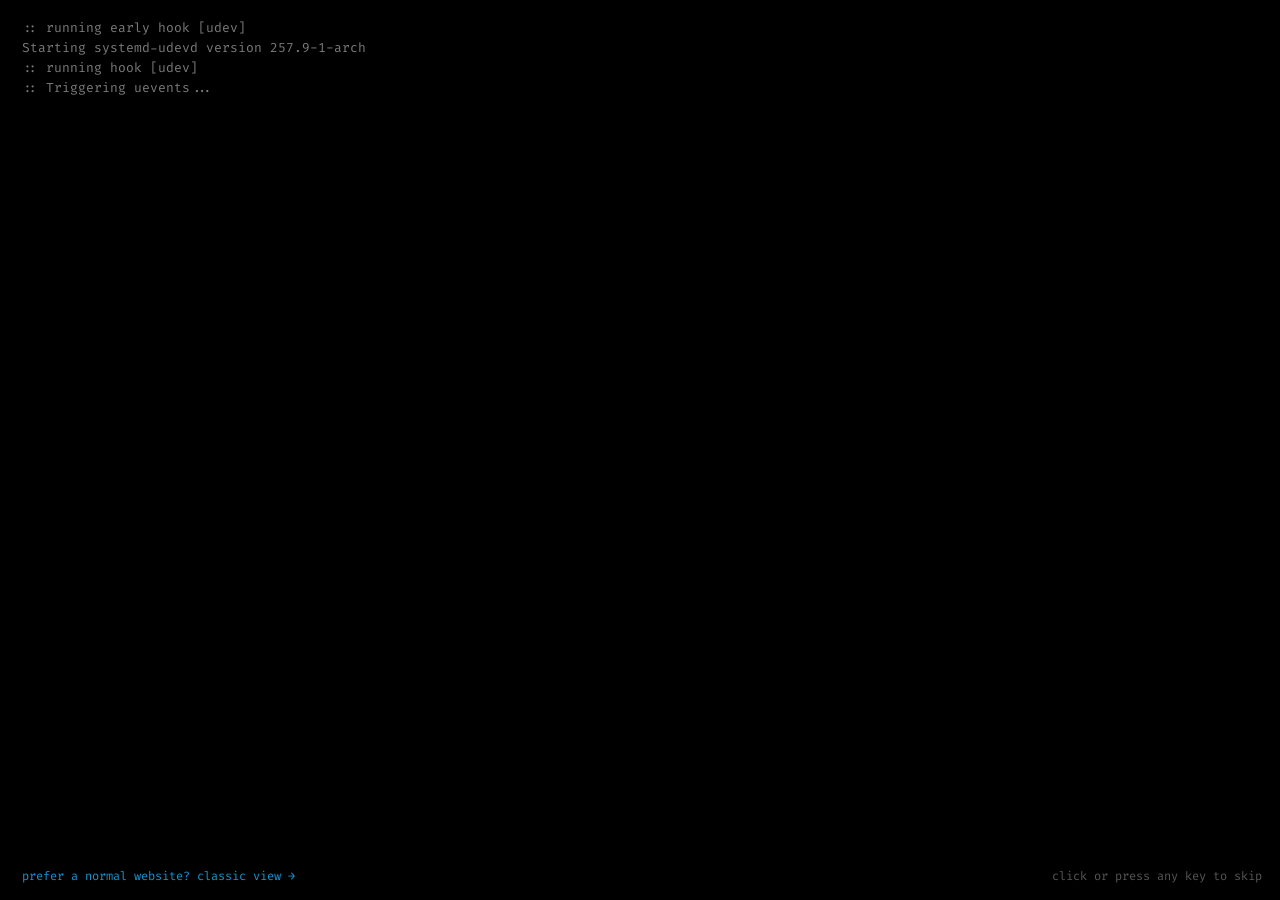
==== index.html @ 1db4815c "Lengthen the Arch boot screen with stalled start jobs Adds more boot lines, short pauses and systemd" ====
<!doctype html>
<html lang="en">
<head>
<meta charset="utf-8">
<meta name="viewport" content="width=device-width, initial-scale=1">
<title>Viraj Sanghavi | AI/ML Engineer</title>
<meta name="description" content="Viraj Sanghavi - AI/ML engineer building fraud detection, edge ML, and business automation systems, and Federated Learning research. Third-year CE student at DJ Sanghavi College of Engineering.">
<meta property="og:type" content="website">
<meta property="og:title" content="Viraj Sanghavi | AI/ML Engineer">
<meta property="og:description" content="AI/ML engineer building fraud detection, edge ML, and business automation systems, and Federated Learning research.">
<meta property="og:image" content="https://viraj-sanghavi.onrender.com/Images/og-card.png">
<meta property="og:image:width" content="1200">
<meta property="og:image:height" content="630">
<meta property="og:image:alt" content="Viraj Sanghavi: Graph ML, Edge ML, Federated Learning, Automation">
<meta property="og:url" content="https://viraj-sanghavi.onrender.com">
<meta name="twitter:card" content="summary_large_image">
<meta name="twitter:title" content="Viraj Sanghavi | AI/ML Engineer">
<meta name="twitter:description" content="AI/ML engineer building fraud detection, edge ML, and business automation systems, and Federated Learning research.">
<meta name="twitter:image" content="https://viraj-sanghavi.onrender.com/Images/og-card.png">
<link rel="icon" type="image/png" href="Images/Favicon.png">
<link href="https://fonts.googleapis.com/css2?family=Cormorant+Garamond:wght@600&family=DM+Sans:wght@400;500;600&family=Fira+Code:wght@400;500&display=swap" rel="stylesheet">
<style>
:root{
  --bg:#06051a; --surface:#0d0b26; --card:#13112f; --border:rgba(255,255,255,.08);
  --accent:#c4225e; --accent2:#e0397f; --cyan:#1c8fa0;
  --text:#f1f5f9; --muted:#94a3b8; --glass:rgba(13,11,38,.62);
}
*{box-sizing:border-box;margin:0;padding:0}
html,body{height:100%;overflow:hidden}
body{font-family:'DM Sans',sans-serif;color:var(--text);background:var(--bg);user-select:none}
.mono{font-family:'Fira Code',monospace}

/* wallpaper */
.desktop{position:fixed;inset:0 0 52px 0;
  background:
   radial-gradient(900px 600px at 85% 5%, rgba(196,34,94,.28), transparent 60%),
   radial-gradient(800px 600px at 5% 95%, rgba(28,143,160,.22), transparent 60%),
   var(--bg)}
.desktop::before{content:"";position:absolute;inset:0;
  background-image:radial-gradient(rgba(255,255,255,.07) 1px, transparent 1px);background-size:28px 28px}
.wall-name{position:absolute;right:48px;bottom:40px;text-align:right;pointer-events:none}
.wall-name h1{font-family:'Cormorant Garamond',serif;font-size:72px;line-height:1;
  background:linear-gradient(90deg,var(--text),var(--accent2));-webkit-background-clip:text;background-clip:text;color:transparent}
.wall-name p{color:var(--muted);font-size:14px;margin-top:8px}

/* icons */
.icons{position:absolute;top:20px;left:16px;display:grid;grid-auto-flow:column;grid-template-rows:repeat(auto-fill,96px);gap:6px;height:calc(100% - 40px)}
.icon{width:86px;padding:8px 4px;border-radius:8px;text-align:center;cursor:default;border:1px solid transparent}
.icon:hover{background:rgba(255,255,255,.06)}
.icon.sel{background:rgba(196,34,94,.18);border-color:rgba(224,57,127,.4)}
.icon .g{font-size:34px;line-height:44px}
.icon span{display:block;font-size:12px;text-shadow:0 1px 3px #000}

/* windows */
.win{position:absolute;min-width:320px;background:var(--glass);backdrop-filter:blur(22px) saturate(1.3);
  border:1px solid var(--border);border-radius:12px;box-shadow:0 24px 60px rgba(0,0,0,.55);overflow:hidden;display:flex;flex-direction:column}
.win.focus{border-color:rgba(224,57,127,.35)}
.win.min{display:none}
.bar{height:38px;display:flex;align-items:center;gap:10px;padding:0 6px 0 14px;cursor:move;font-size:13px;color:var(--muted);flex:none}
.bar b{color:var(--text);font-weight:500}
.bar .sp{flex:1}
.bar button{width:34px;height:28px;border:0;background:none;color:var(--muted);border-radius:6px;font-size:14px;cursor:pointer}
.bar button:hover{background:rgba(255,255,255,.08);color:var(--text)}
.bar button.x:hover{background:var(--accent);color:#fff}
.body{flex:1;overflow:auto;background:rgba(6,5,26,.55)}

/* explorer */
.ex{display:grid;grid-template-columns:180px 1fr;height:100%}
.ex nav{border-right:1px solid var(--border);padding:10px 8px;font-size:13px}
.ex nav h6{font-size:10px;letter-spacing:.12em;color:var(--muted);margin:12px 8px 6px;font-weight:600}
.ex nav a{display:flex;gap:8px;padding:6px 8px;border-radius:6px;color:var(--text);cursor:pointer}
.ex nav a:hover{background:rgba(255,255,255,.06)}
.ex nav a.on{background:rgba(196,34,94,.2)}
.ex main{padding:14px 18px;overflow:auto}
.crumb{display:flex;gap:8px;align-items:center;margin-bottom:14px}
.crumb .path{flex:1;background:rgba(255,255,255,.05);border:1px solid var(--border);border-radius:6px;padding:6px 10px;font-size:12px;color:var(--muted)}
.crumb input{width:200px;background:rgba(255,255,255,.05);border:1px solid var(--border);border-radius:6px;padding:6px 10px;color:var(--text);font:inherit;font-size:12px;outline:none}
.grid{display:grid;grid-template-columns:repeat(auto-fill,minmax(150px,1fr));gap:10px}
.tile{padding:14px;border-radius:10px;background:rgba(255,255,255,.03);border:1px solid var(--border);cursor:pointer}
.tile:hover{border-color:var(--accent)}
.tile .g{font-size:28px}
.tile h5{font-size:13px;margin-top:8px;font-weight:600}
.tile p{font-size:11px;color:var(--muted);margin-top:3px}
.detail h3{font-family:'Cormorant Garamond',serif;font-size:30px}
.detail .tag{font-size:11px;color:var(--cyan);letter-spacing:.08em;text-transform:uppercase}
.detail p{font-size:13.5px;color:#cbd5e1;line-height:1.6;margin:10px 0}
.metrics{display:flex;gap:10px;margin:14px 0}
.metric{flex:1;padding:12px;border:1px solid var(--border);border-radius:8px;background:rgba(255,255,255,.03)}
.metric .v{font-size:20px;font-weight:600;color:var(--accent2)}
.metric .k{font-size:11px;color:var(--muted)}
.back{font-size:12px;color:var(--muted);cursor:pointer;margin-bottom:8px;display:inline-block}
.back:hover{color:var(--text)}
.chip{display:inline-block;font-size:11px;padding:3px 9px;border-radius:99px;border:1px solid var(--border);margin:2px;color:var(--muted)}

/* notepad / terminal */
.np{padding:16px 18px;font-size:13px;line-height:1.75;color:#d6dbe4;white-space:pre-wrap;user-select:text}
.np .t{color:var(--cyan)}
.np .w{color:var(--accent2)}
.term{padding:14px 16px;font-size:13px;line-height:1.6;color:#d6dbe4;height:100%;cursor:text;user-select:text}
.term .p{color:var(--accent2)}
.term input{background:none;border:0;outline:none;color:var(--text);font:inherit;width:70%}
.term a{color:var(--cyan)}

/* taskbar */
.task{position:fixed;left:0;right:0;bottom:0;height:52px;background:rgba(10,8,30,.55);backdrop-filter:blur(24px);
  border-top:1px solid var(--border);display:flex;align-items:center;padding:0 10px;gap:4px;z-index:9000}
.tb{height:40px;min-width:40px;padding:0 10px;border-radius:8px;display:flex;align-items:center;gap:8px;font-size:12px;color:var(--muted);cursor:pointer;position:relative}
.tb:hover{background:rgba(255,255,255,.07)}
.tb.open::after{content:"";position:absolute;bottom:3px;left:50%;width:14px;height:3px;margin-left:-7px;border-radius:2px;background:var(--accent2)}
.tb .g{font-size:18px}
.start .g{font-family:'Cormorant Garamond',serif;font-size:20px;font-weight:600;color:var(--accent2)}
.search{width:230px;height:34px;margin:0 8px;border-radius:99px;background:rgba(255,255,255,.06);border:1px solid var(--border);display:flex;align-items:center;padding:0 14px;color:var(--muted);font-size:12px;cursor:text;gap:8px}
.search kbd{margin-left:auto;font-family:'Fira Code';font-size:10px;padding:1px 5px;border:1px solid var(--border);border-radius:4px}
.tray{margin-left:auto;display:flex;align-items:center;gap:14px;font-size:12px;color:var(--muted);padding-right:6px}
.tray .pill{padding:4px 10px;border-radius:99px;border:1px solid var(--border);display:flex;gap:6px;align-items:center;cursor:pointer}
.tray .dot{width:7px;height:7px;border-radius:50%;background:#34d399;box-shadow:0 0 8px #34d399}
.clock{text-align:right;line-height:1.25;color:var(--text)}

/* popups */
.pop{position:fixed;z-index:9500;background:rgba(13,11,38,.85);backdrop-filter:blur(26px);border:1px solid var(--border);border-radius:12px;box-shadow:0 24px 60px rgba(0,0,0,.6);display:none}
.pop.show{display:block}
#startMenu{left:10px;bottom:62px;width:360px;padding:18px}
#startMenu h4{font-size:11px;letter-spacing:.12em;color:var(--muted);margin-bottom:10px}
.apps{display:grid;grid-template-columns:repeat(4,1fr);gap:6px}
.apps div{text-align:center;padding:10px 2px;border-radius:8px;font-size:11px;cursor:pointer}
.apps div:hover{background:rgba(255,255,255,.07)}
.apps .g{font-size:24px;display:block;margin-bottom:4px}
.me{display:flex;align-items:center;gap:12px;margin-top:16px;padding-top:14px;border-top:1px solid var(--border)}
.av{width:38px;height:38px;border-radius:50%;background:linear-gradient(135deg,var(--accent),var(--cyan));display:grid;place-items:center;font-family:'Cormorant Garamond';font-weight:600}
.me small{color:var(--muted);display:block;font-size:11px}
#ev{left:50%;top:14%;width:560px;margin-left:-280px;overflow:hidden}
#ev .head{display:flex;align-items:center;gap:10px;padding:14px 16px;border-bottom:1px solid var(--border)}
#ev .head b{font-size:11px;color:var(--cyan);letter-spacing:.08em}
#ev input{flex:1;background:none;border:0;outline:none;color:var(--text);font:inherit;font-size:15px}
#ev ul{list-style:none;max-height:320px;overflow:auto;padding:6px}
#ev li{display:flex;gap:12px;align-items:center;padding:8px 10px;border-radius:7px;font-size:13px;cursor:pointer}
#ev li.on,#ev li:hover{background:rgba(196,34,94,.2)}
#ev li small{margin-left:auto;color:var(--muted);font-family:'Fira Code';font-size:11px}
#ev .foot{padding:8px 16px;border-top:1px solid var(--border);font-size:11px;color:var(--muted)}
#trayPop{right:10px;bottom:62px;width:300px;padding:16px;font-size:12.5px}
#trayPop .row{display:flex;justify-content:space-between;padding:7px 0;border-bottom:1px solid var(--border)}
#trayPop .row:last-child{border:0}
#trayPop .row span:first-child{color:var(--muted)}

/* toast */
.toast{position:fixed;right:14px;bottom:66px;width:330px;z-index:9600;padding:14px 16px;border-radius:12px;
  background:rgba(13,11,38,.9);backdrop-filter:blur(26px);border:1px solid rgba(224,57,127,.35);box-shadow:0 20px 50px rgba(0,0,0,.6);
  transform:translateX(120%);transition:transform .45s cubic-bezier(.2,.9,.3,1.2)}
.toast.show{transform:none}
.toast .h{font-size:11px;color:var(--muted);display:flex;gap:6px;align-items:center}
.toast p{font-size:13px;margin:8px 0 12px;line-height:1.5}
.toast .acts{display:flex;gap:8px}
.btn{font:inherit;font-size:12px;padding:6px 12px;border-radius:7px;border:1px solid var(--border);background:rgba(255,255,255,.05);color:var(--text);cursor:pointer}
.btn.pri{background:var(--accent);border-color:var(--accent)}
.scan{font-size:12px;line-height:1.7;color:#cbd5e1}
.scan .ok{color:#34d399}.scan .bad{color:var(--accent2)}

/* phone: launcher instead of windows */
@media (max-width:760px){
  .icons{grid-auto-flow:row;grid-template-columns:repeat(4,1fr);grid-template-rows:none;height:auto;left:16px;right:16px}
  .icon{width:auto}
  .wall-name{right:16px;left:16px;text-align:left;bottom:24px}.wall-name h1{font-size:46px}
  .win{left:8px!important;top:8px!important;right:8px;width:auto!important;height:calc(100% - 16px)!important}
  .ex{grid-template-columns:1fr}.ex nav{display:none}
  .search,.tb.label span,.tray .pill.hide{display:none}
  #ev{left:16px;right:16px;width:auto;margin:0}
  #startMenu{left:8px;right:8px;width:auto}
}

/* arch boot screen */
#boot{position:fixed;inset:0;z-index:20000;background:#000;color:#d0d0d0;font:13px/1.55 'Fira Code',monospace;padding:18px 22px 48px;overflow:hidden;cursor:pointer}
#boot .ok{color:#3ddc84;font-weight:700}
#boot .fail{color:#ff4d6d;font-weight:700}
#boot .wait{color:#fbbf24;font-weight:700}
#boot .dim{color:#7a7a7a}
#boot .spin{white-space:pre;color:#ff4d6d}
#boot .hl{color:#1793d1;font-weight:700}
#boot .skip{position:fixed;right:18px;bottom:14px;color:#555;font-size:12px}
#boot .classic{position:fixed;left:22px;bottom:14px;color:#1793d1;font-size:12px;text-decoration:none}
#boot .classic:hover{text-decoration:underline}
#boot.out{transition:opacity .6s;opacity:0;pointer-events:none}
@media (max-width:760px){
  #boot{font-size:11px;padding:12px 12px 64px}
  #boot .skip{right:auto;left:22px;bottom:34px}
}
.caret{display:inline-block;width:8px;height:15px;background:#d0d0d0;vertical-align:-2px;animation:blink 1s steps(1) infinite}
@keyframes blink{50%{opacity:0}}
</style>
</head>
<body>

<div id="boot"><div id="bootOut"></div><a class="classic" href="classic.html">prefer a normal website? classic view →</a><div class="skip">click or press any key to skip</div></div>

<div class="desktop" id="desk">
  <div class="icons" id="icons"></div>
  <div class="wall-name">
    <h1>Viraj Sanghavi</h1>
    <p class="mono">Graph ML · Edge ML · Federated Learning · Automation</p>
  </div>
</div>

<div class="task">
  <div class="tb start" id="startBtn" title="Start"><span class="g">VS</span></div>
  <div class="search" id="searchBtn">🔎 Search with Everything <kbd>Ctrl K</kbd></div>
  <div id="taskApps" style="display:flex;gap:4px"></div>
  <div class="tray">
    <div class="pill hide" id="focusPill"><span class="dot"></span><span id="focusTxt">focus: Vigilia GNN layer</span></div>
    <div class="pill" id="trayBtn">🔋 OMEN</div>
    <div class="clock mono" id="clock"></div>
  </div>
</div>

<div class="pop" id="startMenu">
  <h4>PINNED</h4>
  <div class="apps" id="pinned"></div>
  <div class="me">
    <div class="av">VS</div>
    <div>Viraj Sanghavi<small>3rd year CE, DJ Sanghavi · open to fixed-scope freelance</small></div>
  </div>
</div>

<div class="pop" id="ev">
  <div class="head"><b>EVERYTHING</b><input id="evIn" placeholder="Type to search projects, notes, the bin…" autocomplete="off"></div>
  <ul id="evList"></ul>
  <div class="foot mono"><span id="evCount"></span> · ↑↓ to move · Enter to open · Esc to close</div>
</div>

<div class="pop" id="trayPop">
  <div class="row"><span>Machine</span><span>HP OMEN · RTX 5050</span></div>
  <div class="row"><span>Current focus</span><span>Vigilia GNN layer</span></div>
  <div class="row"><span>Learning</span><span>DSA, then system design</span></div>
  <div class="row"><span>Last commit</span><span class="mono">993af0e · resume to Typst</span></div>
  <div class="row"><span>Copilot</span><span>uninstalled</span></div>
  <div class="row"><span>Status</span><span>said I'd start at 12</span></div>
</div>

<div class="toast" id="toast">
  <div class="h">🔔 Model Monitor · now</div>
  <div id="toastBody">
    <p>AutoKaggle just scored <b>ROC-AUC 0.9997</b> on a new dataset. That's suspiciously good.</p>
    <div class="acts"><button class="btn pri" id="scanBtn">Check for leakage</button><button class="btn" id="shipBtn">Ship it anyway</button></div>
  </div>
</div>

<script>
const PROJECTS = [
  {id:'tinyml', g:'📟', name:'TinyML', sub:'CIFAR-10 in 70.6 KB', tag:'Edge ML · Model Compression',
   desc:'A CIFAR-10 classifier for a microcontroller budget: 100 KB flash, 20 KB peak RAM, int8. ResNet-18 teacher distills into a Once-for-All supernet, evolutionary search picks the subnet, then structured pruning and QAT shrink it.',
   m:[['84.8%','int8 test acc'],['70.6 KB','flash'],['16 KB','peak RAM']],
   stack:['PyTorch','Once-for-All NAS','KD','QAT int8','TFLite Micro'], url:'https://github.com/VirajSanghavi007/TinyML'},
  {id:'vigilia', g:'🔍', name:'Vigilia', sub:'graph AML, rebuilding', tag:'Finance · Fraud Detection',
   desc:'Graph-native anti-money-laundering detection, wiped and rebuilt after the hackathon as a layered system. Memgraph live graph with a Neo4j cold archive. The GNN layer is being rebuilt on top.',
   m:[['17 min → 1.6 s','Elliptic bulk load'],['1.17M','node rows/s'],['15M','nodes benchmarked']],
   stack:['Memgraph','Neo4j','PyG','FastAPI','Docker'], url:'https://github.com/VirajSanghavi007/Vigilia'},
  {id:'autokaggle', g:'🤖', name:'AutoKaggle', sub:'publishes notebooks daily', tag:'AutoML · Automation',
   desc:'An unattended daily job: picks a dataset, runs EDA, a scheduled Claude routine chooses the pipeline, Optuna benchmarks models, then the notebook is generated, run and published to GitHub and Kaggle.',
   m:[['daily','unattended'],['Optuna','model search'],['GitHub + Kaggle','published to']],
   stack:['Optuna','scikit-learn','CatBoost','Kaggle API','Claude'], url:'https://github.com/VirajSanghavi007/AutoKaggle'},
];
const FREELANCE = [
  {id:'pi', g:'🧾', name:'PI ⇄ PO', sub:'Zoho Books', desc:'Turns a proforma invoice into a purchase order (and back) in Zoho Books, GST worked out from both GSTINs. Built for accountants, not developers.'},
  {id:'sync', g:'🔁', name:'Tally → Zoho sync', sub:'resumes where it stopped', desc:'Syncs a year of TallyPrime data into Zoho Books. When the daily API limit hits and the laptop shuts, it picks up from the last record the next day.'},
  {id:'mis', g:'📊', name:'Finance MIS', sub:'Chronos-2 forecasting', desc:'Dashboard over the company\'s finance MIS: working capital, ageing, KPIs, every card clickable down to the transactions, with automatic Chronos-2 cash forecasts.'},
];
const BIN = [
  {g:'🏁', name:'Codeforces', sub:'2 days, 15-17 problems', desc:'Deleted on purpose. Sunk cost is not a reason. DSA fundamentals first.'},
  {g:'📜', name:'LaTeX', sub:'replaced by Typst', desc:'Compared speed and quality, picked Typst, removed LaTeX. No submission needed it.'},
  {g:'🗂️', name:'File Explorer', sub:'replaced by Files', desc:'Win+E opens Files now. Then I built Files from source to add a GitHub sidebar. The night before an exam.'},
  {g:'🤖', name:'Copilot', sub:'uninstalled', desc:'Not that kind of AI user.'},
  {g:'🌐', name:'Internet Explorer', sub:'removed, stays removed', desc:'A script deletes it again after every Windows update.'},
];
const LOG = `<span class="t">21 Oct, 09:02</span>  Exam tomorrow. Nothing started. Will start at 12.
<span class="t">21 Oct, 13:30</span>  Will start at 12.
<span class="t">21 Oct, 14:00</span>  Will start at 12. (PCA isn't in the portion, so that's progress.)
<span class="t">21 Oct, late</span>   Used plain distance instead of Euclidean in KNN. It did not go well.
<span class="t">22 Oct, 08:40</span>  ML paper done. HMM went wrong, 2 marks gone.
<span class="t">22 Oct, 15:20</span>  ATCD: had never solved a single Turing machine. Lost exactly those 4 marks.
<span class="t">22 Oct, night</span>  Uninstalled Copilot. Replaced File Explorer. Built Files from source.
                You'd think there was no exam the next day.

<span class="w">--- the parts that went right ---</span>
<span class="t">Vigilia</span>       Bulk load 17 min → 1.6 s. Found a missing-index MERGE quietly killing throughput.
<span class="t">TinyML</span>        Distillation was the real hero: 85.0% vs 83.1% without it.
<span class="t">Freelance</span>     Tools used every day by an accounts team. Nobody needed a manual.
<span class="t">Rule</span>          If the ROC looks too good, I go looking for the leak.`;

const APPS = {
  files:{g:'📁', name:'Projects', w:780, h:500},
  freelance:{g:'💼', name:'Freelance', w:720, h:440},
  log:{g:'📝', name:'log.txt', w:640, h:470},
  term:{g:'⌨️', name:'Contact', w:600, h:360},
  bin:{g:'🗑️', name:'Recycle Bin', w:700, h:440},
  resume:{g:'📄', name:'resume.pdf', link:'https://viraj-sanghavi.onrender.com/Resume/resume.pdf'},
  github:{g:'🐙', name:'GitHub', link:'https://github.com/VirajSanghavi007'},
  classic:{g:'🖥️', name:'Classic view', link:'classic.html', same:true},
};

const $ = s => document.querySelector(s);
let z = 10, wins = {};

function iconHTML(k){const a=APPS[k];return `<div class="icon" data-app="${k}"><div class="g">${a.g}</div><span>${a.name}</span></div>`}
$('#icons').innerHTML = Object.keys(APPS).map(iconHTML).join('');
$('#pinned').innerHTML = Object.keys(APPS).map(k=>`<div data-app="${k}"><span class="g">${APPS[k].g}</span>${APPS[k].name}</div>`).join('');

document.querySelectorAll('.icon').forEach(el=>{
  el.onclick=()=>{document.querySelectorAll('.icon').forEach(i=>i.classList.remove('sel'));el.classList.add('sel')};
  el.ondblclick=()=>open(el.dataset.app);
  el.addEventListener('touchend',e=>{e.preventDefault();open(el.dataset.app)});
});
document.querySelectorAll('#pinned div').forEach(el=>el.onclick=()=>{hidePops();open(el.dataset.app)});

function tiles(list, onClick){
  return `<div class="grid">${list.map((p,i)=>`<div class="tile" data-i="${i}"><div class="g">${p.g}</div><h5>${p.name}</h5><p>${p.sub}</p></div>`).join('')}</div>`;
}

function explorer(win, section, sel){
  const nav = [['projects','📁','Projects'],['freelance','💼','Freelance'],['bin','🗑️','Recycle Bin']];
  const data = {projects:PROJECTS, freelance:FREELANCE, bin:BIN}[section];
  const path = {projects:'C:\\Viraj\\Projects', freelance:'C:\\Viraj\\Freelance\\Aelius', bin:'Recycle Bin'}[section];
  let main;
  if (sel != null){
    const p = data[sel];
    main = `<span class="back" data-back>← ${path}</span><div class="detail">
      ${p.tag?`<div class="tag">${p.tag}</div>`:''}<h3>${p.g} ${p.name}</h3><p>${p.desc}</p>
      ${p.m?`<div class="metrics">${p.m.map(([v,k])=>`<div class="metric"><div class="v">${v}</div><div class="k">${k}</div></div>`).join('')}</div>`:''}
      ${p.stack?p.stack.map(s=>`<span class="chip">${s}</span>`).join(''):''}
      ${p.url?`<p><a class="btn" href="${p.url}" target="_blank">Open on GitHub ↗</a></p>`:''}
      ${section==='bin'?`<p><button class="btn" data-restore>Restore</button></p>`:''}</div>`;
  } else {
    main = (section==='bin'?`<p style="font-size:12px;color:var(--muted);margin-bottom:12px">Things I dropped on purpose. Not emptying it, I like the reminder.</p>`:'') + tiles(data);
  }
  win.querySelector('.body').innerHTML = `<div class="ex"><nav><h6>THIS PC</h6>
    ${nav.map(([k,g,n])=>`<a data-sec="${k}" class="${k===section?'on':''}">${g} ${n}</a>`).join('')}
    <h6>CLOUD</h6><a onclick="window.open('https://github.com/VirajSanghavi007')">🐙 GitHub</a><a onclick="window.open('https://www.kaggle.com')">📈 Kaggle</a></nav>
    <main><div class="crumb"><div class="path mono">${path}</div><input placeholder="Search ${section}" data-q></div>${main}</main></div>`;
  win.querySelectorAll('[data-sec]').forEach(a=>a.onclick=()=>explorer(win,a.dataset.sec));
  win.querySelectorAll('.tile').forEach(t=>t.onclick=()=>explorer(win,section,+t.dataset.i));
  const b = win.querySelector('[data-back]'); if (b) b.onclick=()=>explorer(win,section);
  const r = win.querySelector('[data-restore]'); if (r) r.onclick=()=>{r.textContent='Nope. It stays deleted.';r.disabled=true};
  const q = win.querySelector('[data-q]');
  if (q) q.oninput=()=>win.querySelectorAll('.tile').forEach(t=>t.style.display=t.textContent.toLowerCase().includes(q.value.toLowerCase())?'':'none');
}

function terminal(win){
  const body = win.querySelector('.body');
  body.innerHTML = `<div class="term mono"><div id="out"><div>VirajOS terminal. Type <span class="p">help</span>.</div></div>
    <div><span class="p">viraj@omen</span>:~$ <input id="tin" autocomplete="off" spellcheck="false"></div></div>`;
  const out = body.querySelector('#out'), tin = body.querySelector('#tin');
  body.onclick=()=>tin.focus(); setTimeout(()=>tin.focus(),50);
  const cmds = {
    help:'whoami · contact · email · github · resume · now · classic · sudo · clear',
    classic:'<a href="classic.html">classic.html</a>  (the normal scrolling site, opening it now)',
    whoami:'Viraj Sanghavi. I make the calls, AI writes a lot of the code, and I catch what\'s off.',
    contact:'email   virajsanghavi000@gmail.com\ngithub  github.com/VirajSanghavi007\nOpen to fixed-scope freelance work while in college.',
    email:'<a href="mailto:virajsanghavi000@gmail.com">virajsanghavi000@gmail.com</a>  (opening your mail app)',
    github:'<a href="https://github.com/VirajSanghavi007" target="_blank">github.com/VirajSanghavi007</a>',
    resume:'<a href="https://viraj-sanghavi.onrender.com/Resume/resume.pdf" target="_blank">resume.pdf</a>  (compiled with Typst, obviously)',
    now:'Rebuilding the Vigilia GNN layer. Grinding DSA. Starting at 12.',
    sudo:'sudo needs an interactive terminal. Nice try.',
  };
  tin.onkeydown=e=>{
    if (e.key!=='Enter') return;
    const c = tin.value.trim().toLowerCase(); tin.value='';
    if (c==='clear'){out.innerHTML='';return}
    const res = cmds[c.split(' ')[0]] ?? (c?`${c}: not found. Did you mean <span class="p">help</span>?`:'');
    out.insertAdjacentHTML('beforeend',`<div><span class="p">viraj@omen</span>:~$ ${c}</div><div style="white-space:pre-wrap;color:var(--muted)">${res}</div>`);
    if (c==='email') location.href='mailto:virajsanghavi000@gmail.com';
    if (c==='classic') setTimeout(()=>location.href='classic.html',600);
    body.scrollTop=body.scrollHeight;
  };
}

function open(k){
  const a = APPS[k];
  if (a.link){a.same?location.href=a.link:window.open(a.link,'_blank');return}
  if (wins[k]){const w=wins[k];w.classList.remove('min');focus(w);return}
  const n = Object.keys(wins).length;
  const w = document.createElement('div');
  w.className='win';
  w.style.cssText=`width:${a.w}px;height:${a.h}px;left:${Math.min(140+n*36,innerWidth-a.w-20)}px;top:${Math.min(40+n*30,innerHeight-a.h-80)}px`;
  w.innerHTML=`<div class="bar"><span>${a.g}</span><b>${a.name}</b><span class="sp"></span><button data-m>–</button><button class="x" data-x>✕</button></div><div class="body"></div>`;
  document.body.appendChild(w); wins[k]=w;
  if (k==='files') explorer(w,'projects');
  if (k==='freelance') explorer(w,'freelance');
  if (k==='bin') explorer(w,'bin');
  if (k==='log') w.querySelector('.body').innerHTML=`<div class="np mono">${LOG}</div>`;
  if (k==='term') terminal(w);
  w.querySelector('[data-x]').onclick=()=>{w.remove();delete wins[k];taskbar()};
  w.querySelector('[data-m]').onclick=()=>{w.classList.add('min');taskbar()};
  w.onmousedown=()=>focus(w);
  drag(w); focus(w); taskbar();
}
function focus(w){document.querySelectorAll('.win').forEach(x=>x.classList.remove('focus'));w.classList.add('focus');w.style.zIndex=++z}
function drag(w){
  const bar=w.querySelector('.bar');
  bar.onmousedown=e=>{
    if (e.target.tagName==='BUTTON') return;
    const sx=e.clientX-w.offsetLeft, sy=e.clientY-w.offsetTop;
    const mv=ev=>{w.style.left=Math.max(-w.offsetWidth+80,ev.clientX-sx)+'px';w.style.top=Math.max(0,ev.clientY-sy)+'px'};
    const up=()=>{removeEventListener('mousemove',mv);removeEventListener('mouseup',up)};
    addEventListener('mousemove',mv);addEventListener('mouseup',up);
  };
}
function taskbar(){
  $('#taskApps').innerHTML=Object.keys(wins).map(k=>`<div class="tb label open" data-app="${k}"><span class="g">${APPS[k].g}</span><span>${APPS[k].name}</span></div>`).join('');
  document.querySelectorAll('#taskApps .tb').forEach(t=>t.onclick=()=>{const w=wins[t.dataset.app];
    if (w.classList.contains('min')||!w.classList.contains('focus')){w.classList.remove('min');focus(w)} else w.classList.add('min')});
}

/* Everything search */
const INDEX = [
  ...PROJECTS.map((p,i)=>({g:p.g,name:p.name,where:'Projects',go:()=>{open('files');explorer(wins.files,'projects',i)}})),
  ...FREELANCE.map((p,i)=>({g:p.g,name:p.name,where:'Freelance',go:()=>{open('freelance');explorer(wins.freelance,'freelance',i)}})),
  ...BIN.map((p,i)=>({g:p.g,name:p.name,where:'Recycle Bin',go:()=>{open('bin');explorer(wins.bin,'bin',i)}})),
  {g:'📝',name:'log.txt',where:'Desktop',go:()=>open('log')},
  {g:'⌨️',name:'Contact',where:'Desktop',go:()=>open('term')},
  {g:'📄',name:'resume.pdf',where:'Desktop',go:()=>open('resume')},
];
let evSel=0, evRes=[];
function evRender(){
  const q=$('#evIn').value.toLowerCase();
  evRes=INDEX.filter(x=>(x.name+' '+x.where).toLowerCase().includes(q));
  evSel=Math.min(evSel,Math.max(0,evRes.length-1));
  $('#evList').innerHTML=evRes.map((x,i)=>`<li class="${i===evSel?'on':''}" data-i="${i}">${x.g} ${x.name}<small>${x.where}</small></li>`).join('');
  $('#evCount').textContent=`${evRes.length} objects in 0.00${Math.floor(Math.random()*9)+1}s`;
  document.querySelectorAll('#evList li').forEach(li=>li.onclick=()=>{hidePops();evRes[+li.dataset.i].go()});
}
function showEv(){hidePops();$('#ev').classList.add('show');$('#evIn').value='';evSel=0;evRender();$('#evIn').focus()}
$('#evIn').oninput=()=>{evSel=0;evRender()};
$('#evIn').onkeydown=e=>{
  if(e.key==='ArrowDown'){evSel=Math.min(evSel+1,evRes.length-1);evRender()}
  if(e.key==='ArrowUp'){evSel=Math.max(evSel-1,0);evRender()}
  if(e.key==='Enter'&&evRes[evSel]){hidePops();evRes[evSel].go()}
};
$('#searchBtn').onclick=showEv;

function hidePops(){document.querySelectorAll('.pop').forEach(p=>p.classList.remove('show'))}
$('#startBtn').onclick=e=>{e.stopPropagation();const s=$('#startMenu').classList.contains('show');hidePops();if(!s)$('#startMenu').classList.add('show')};
$('#trayBtn').onclick=e=>{e.stopPropagation();const s=$('#trayPop').classList.contains('show');hidePops();if(!s)$('#trayPop').classList.add('show')};
$('#focusPill').onclick=e=>{e.stopPropagation();hidePops();$('#trayPop').classList.add('show')};
document.querySelectorAll('.pop').forEach(p=>p.onclick=e=>e.stopPropagation());
$('#desk').onclick=hidePops;
addEventListener('keydown',e=>{
  const k=e.key.toLowerCase();
  if((e.ctrlKey||e.metaKey)&&k==='k'){e.preventDefault();showEv()}
  if((e.ctrlKey||e.metaKey||e.altKey)&&k==='e'){e.preventDefault();open('files')}
  if(k==='escape')hidePops();
});

/* clock */
function tick(){const d=new Date();$('#clock').innerHTML=d.toLocaleTimeString([], {hour:'2-digit',minute:'2-digit'})+'<br>'+d.toLocaleDateString([], {day:'numeric',month:'short'})}
tick();setInterval(tick,15000);

/* leakage toast */
$('#shipBtn').onclick=()=>{$('#toastBody').innerHTML='<p>Not on my watch. Running the check anyway.</p>';setTimeout(runScan,700)};
$('#scanBtn').onclick=runScan;
function runScan(){
  const steps=[['Checking train/test overlap','ok','0 duplicate rows'],['Target-derived features','bad','found: "approved_amount" is set after the label'],['Dropping it and re-running','ok','ROC-AUC 0.9997 → 0.874'],['Verdict','ok','0.874 is the real number. Shipping that.']];
  const body=$('#toastBody'); body.innerHTML='<div class="scan mono"></div>'; const s=body.firstChild;
  steps.forEach(([t,c,r],i)=>setTimeout(()=>{s.insertAdjacentHTML('beforeend',`<div>${t}… <span class="${c}">${r}</span></div>`);
    if(i===steps.length-1)setTimeout(()=>{s.insertAdjacentHTML('beforeend','<div style="margin-top:8px"><button class="btn" id="tclose">Close</button></div>');$('#tclose').onclick=()=>$('#toast').classList.remove('show')},400)},i*900));
}

/* arch boot screen, once per tab session; ?boot forces it */
// ['stall', label, ms, done] spins like a systemd start job, ['pause', ms] just hangs
const BOOT=[
  ['dim',':: running early hook [udev]'],
  ['dim','Starting systemd-udevd version 257.9-1-arch'],
  ['dim',':: running hook [udev]'],
  ['dim',':: Triggering uevents...'],
  ['pause',900],
  ['dim',':: running hook [keymap]'],
  ['dim',':: performing fsck on \'/dev/nvme0n1p2\''],
  ['dim','/dev/nvme0n1p2: clean, rebuilt more times than I can count'],
  ['dim',':: mounting \'/dev/nvme0n1p2\' on real root'],
  ['pause',700],
  ['','Welcome to <span class="hl">Arch Linux</span>!'],
  ['ok','Created slice Slice /system/getty.'],
  ['ok','Started Journal Service.'],
  ['ok','Started Rule-based Manager for Device Events and Files.'],
  ['stall','/dev/disk/by-uuid/4f2c-9a1e',1700,'Found device /dev/disk/by-uuid/4f2c-9a1e.'],
  ['ok','Mounted /home/viraj/projects.'],
  ['ok','Started NetworkManager.service.'],
  ['stall','Wait for Network to be Configured',2300,'Finished Wait for Network to be Configured.'],
  ['ok','Started memgraph.service (Vigilia live graph).'],
  ['ok','Reached target tinyml.target (70.6 KB, fits in flash).'],
  ['ok','Started autokaggle.timer (daily notebooks).'],
  ['ok','Started tally-zoho-sync.service (resumes from last record).'],
  ['stall','nvidia-persistenced.service',1300,'Started nvidia-persistenced.service.'],
  ['ok','Started leakage-watchdog.service.'],
  ['fail','Failed to start codeforces.service. <span class="dim">Unit is masked on purpose.</span>'],
  ['wait','A start job is running for exam-prep.service (will start at 12)'],
  ['ok','Started dsa-grind.service.'],
  ['ok','Reached target multi-user.target.'],
  ['ok','Reached target graphical.target.'],
];
let booted=false;
function bootLine([k,t]){
  const tag=k==='ok'?'[  <span class="ok">OK</span>  ] ':k==='fail'?'[<span class="fail">FAILED</span>] ':k==='wait'?'[ <span class="wait">****</span> ] ':'';
  return `<div class="${k==='dim'?'dim':''}">${tag}${t}</div>`;
}
function typeInto(el,s,done,speed){let j=0;(function t(){if(booted)return;el.textContent=s.slice(0,++j);j<s.length?setTimeout(t,speed):setTimeout(done,250)})()}
const SPIN=['*     ','**    ','***   ',' ***  ','  *** ','   ***','    **','     *'];
const SPIN_SEQ=[...SPIN,...SPIN.slice(1,-1).reverse()];
function stallLine(out,label,ms,done,cb){
  const d=document.createElement('div'); out.appendChild(d);
  const t0=performance.now(); let f=0;
  (function tick(){
    if(booted)return;
    const el=performance.now()-t0;
    if(el>=ms){d.outerHTML=bootLine(['ok',done]);cb();return}
    d.innerHTML=`[<span class="wait spin">${SPIN_SEQ[f++%SPIN_SEQ.length]}</span>] A start job is running for ${label} (${Math.floor(el/1000)}s / 1min 30s)`;
    setTimeout(tick,110);
  })();
}
function runBoot(){
  const out=$('#bootOut'),box=$('#boot'); let i=0;
  // keep the newest line in view once the log outgrows the screen
  const follow=()=>{box.scrollTop=box.scrollHeight};
  (function next(){
    if(booted)return;
    follow();
    if(i<BOOT.length){
      const l=BOOT[i++];
      if(l[0]==='pause'){setTimeout(next,l[1]);return}
      if(l[0]==='stall'){stallLine(out,l[1],l[2],l[3],()=>setTimeout(next,200));return}
      out.insertAdjacentHTML('beforeend',bootLine(l));setTimeout(next,i<4?260:140+Math.random()*140);return
    }
    out.insertAdjacentHTML('beforeend','<br><div>Arch Linux 6.17.2-arch1-1 (tty1)</div><br><div>viraj-omen login: <span id="lg"></span><span class="caret"></span></div>');
    follow();
    typeInto($('#lg'),'viraj',()=>{
      out.insertAdjacentHTML('beforeend','<div>Password: <span id="pw"></span></div>');follow();
      typeInto($('#pw'),'••••••••',()=>{
        out.insertAdjacentHTML('beforeend','<br><div class="dim">exec virajos-session</div>');follow();
        setTimeout(finishBoot,600);
      },60);
    },110);
  })();
}
function finishBoot(){
  if(booted)return; booted=true;
  try{sessionStorage.setItem('booted','1')}catch(e){}
  $('#boot').classList.add('out');
  setTimeout(()=>{$('#boot').remove();startDesktop()},500);
}
function startDesktop(){
  setTimeout(()=>open('files'),300);
  setTimeout(()=>$('#toast').classList.add('show'),2500);
}
addEventListener('keydown',e=>{if(!booted){e.stopImmediatePropagation();e.preventDefault();finishBoot()}},true);
$('#boot').onclick=e=>{if(!e.target.closest('a'))finishBoot()};
let seen=false; try{seen=sessionStorage.getItem('booted')==='1'}catch(e){}
if(seen&&!location.search.includes('boot')){booted=true;$('#boot').remove();startDesktop()} else runBoot();
</script>
</body>
</html>
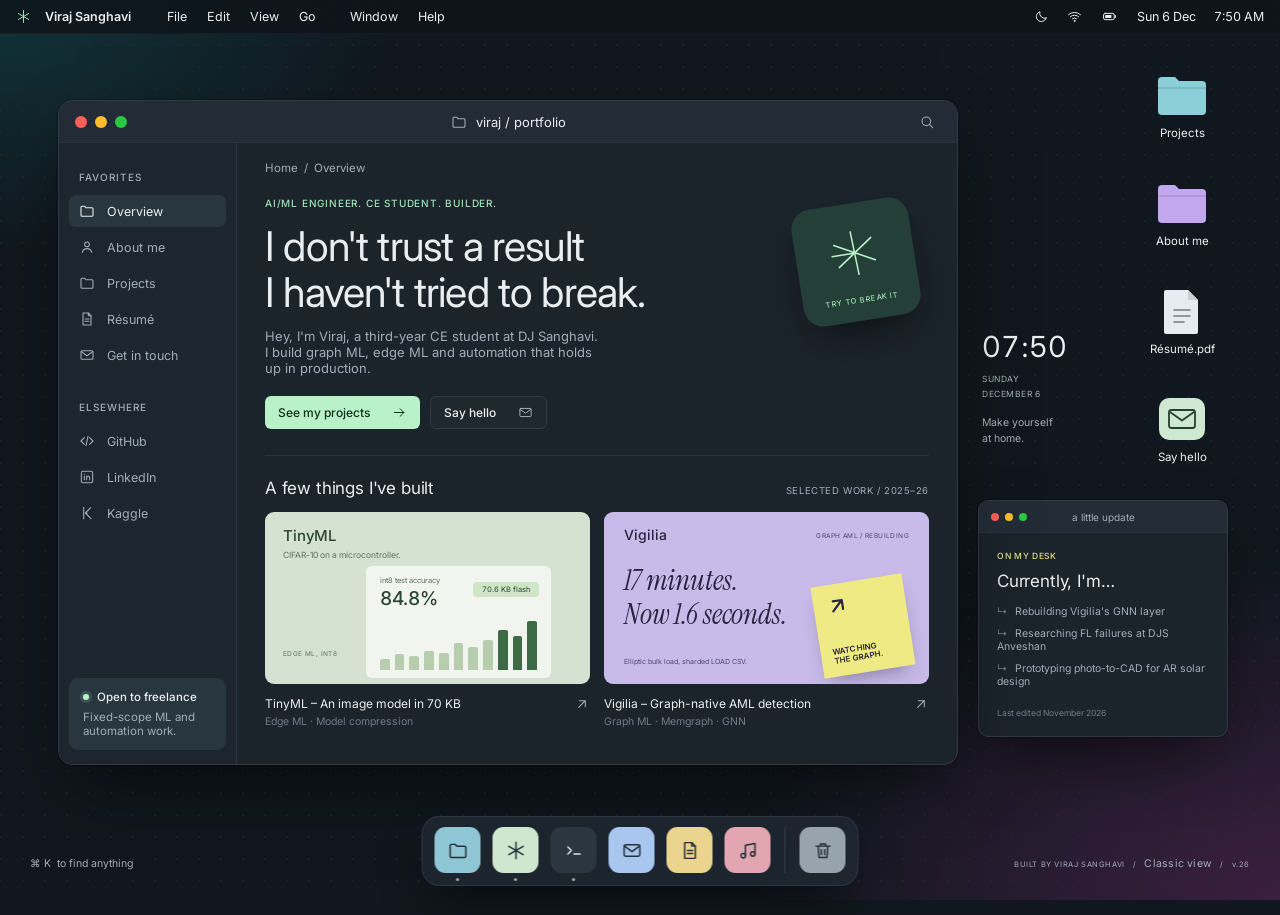
==== commit 4025fe17: "Replace VirajOS with the desktop portfolio design New index.html: macOS-style desktop with real cont" ====
--- a/index.html
+++ b/index.html
@@ -2,555 +2,824 @@
 <html lang="en">
 <head>
 <meta charset="utf-8">
-<meta name="viewport" content="width=device-width, initial-scale=1">
+<meta name="viewport" content="width=device-width, initial-scale=1, viewport-fit=cover">
 <title>Viraj Sanghavi | AI/ML Engineer</title>
 <meta name="description" content="Viraj Sanghavi - AI/ML engineer building fraud detection, edge ML, and business automation systems, and Federated Learning research. Third-year CE student at DJ Sanghavi College of Engineering.">
 <meta property="og:type" content="website">
 <meta property="og:title" content="Viraj Sanghavi | AI/ML Engineer">
 <meta property="og:description" content="AI/ML engineer building fraud detection, edge ML, and business automation systems, and Federated Learning research.">
-<meta property="og:image" content="https://viraj-sanghavi.onrender.com/Images/og-card.png">
+<meta property="og:image" content="https://virajsanghavi.uk/Images/og-card.png">
 <meta property="og:image:width" content="1200">
 <meta property="og:image:height" content="630">
 <meta property="og:image:alt" content="Viraj Sanghavi: Graph ML, Edge ML, Federated Learning, Automation">
-<meta property="og:url" content="https://viraj-sanghavi.onrender.com">
+<meta property="og:url" content="https://virajsanghavi.uk">
 <meta name="twitter:card" content="summary_large_image">
 <meta name="twitter:title" content="Viraj Sanghavi | AI/ML Engineer">
 <meta name="twitter:description" content="AI/ML engineer building fraud detection, edge ML, and business automation systems, and Federated Learning research.">
-<meta name="twitter:image" content="https://viraj-sanghavi.onrender.com/Images/og-card.png">
+<meta name="twitter:image" content="https://virajsanghavi.uk/Images/og-card.png">
 <link rel="icon" type="image/png" href="Images/Favicon.png">
-<link href="https://fonts.googleapis.com/css2?family=Cormorant+Garamond:wght@600&family=DM+Sans:wght@400;500;600&family=Fira+Code:wght@400;500&display=swap" rel="stylesheet">
+<link rel="preconnect" href="https://fonts.googleapis.com">
+<link rel="preconnect" href="https://fonts.gstatic.com" crossorigin>
+<link rel="stylesheet" href="https://fonts.googleapis.com/css2?family=Inter:wght@400;500;600&family=Instrument+Serif:ital@0;1&display=swap">
 <style>
-:root{
-  --bg:#06051a; --surface:#0d0b26; --card:#13112f; --border:rgba(255,255,255,.08);
-  --accent:#c4225e; --accent2:#e0397f; --cyan:#1c8fa0;
-  --text:#f1f5f9; --muted:#94a3b8; --glass:rgba(13,11,38,.62);
-}
-*{box-sizing:border-box;margin:0;padding:0}
-html,body{height:100%;overflow:hidden}
-body{font-family:'DM Sans',sans-serif;color:var(--text);background:var(--bg);user-select:none}
-.mono{font-family:'Fira Code',monospace}
-
-/* wallpaper */
-.desktop{position:fixed;inset:0 0 52px 0;
+/* Layout: a calm desktop. Menu bar on top, one main Finder-style window on the left,
+   a column of desktop icons + clock + a small note window on the right, a dock at the bottom.
+   Single dark look by design. */
+:root {
+  color-scheme: dark;
+  --desk: #10171e;
+  --desk-glow: #3b1f3f;
+  --desk-glow-2: #12333a;
+  --dot: rgba(255,255,255,0.045);
+  --bar: rgba(14, 20, 26, 0.82);
+  --win: #1b232b;
+  --win-side: #1d252e;
+  --win-title: #232c36;
+  --line: #303b46;
+  --line-soft: #29333d;
+  --text: #e9eef2;
+  --muted: #a1adb8;
+  --dim: #6f7c88;
+  --active: #283640;
+  --mint: #b9f2c9;
+  --mint-ink: #12301d;
+  --eyebrow: #9fe3b4;
+  --tile: #243f38;
+  --tile-line: #b9f2c9;
+  --tiny: #d5e2d1;
+  --tiny-ink: #2b4632;
+  --tiny-sub: #5c7462;
+  --tiny-panel: #f2f5ef;
+  --bar-light: #b6ceae;
+  --bar-dark: #3d6b46;
+  --chip: #cfe5c8;
+  --vig: #c8bbe9;
+  --vig-ink: #28233f;
+  --vig-sub: #4c4570;
+  --sticky: #f0ea84;
+  --red: #ff5f57; --yellow: #febc2e; --green: #28c840;
+  --d-folder: #8fc6d6; --d-star: #cfe7cf; --d-term: #2b3640; --d-mail: #a8c6ee;
+  --d-doc: #ebd48d; --d-music: #e2a6b3; --d-trash: #97a3ad;
+  --f-projects: #8dcfd8; --f-play: #c2a7ee;
+  --ui: "Inter", system-ui, -apple-system, "Segoe UI", sans-serif;
+  --serif: "Instrument Serif", "Iowan Old Style", Georgia, serif;
+  --r-win: 14px;
+}
+* { box-sizing: border-box; }
+[hidden] { display: none !important; }
+html, body { min-height: 100%; }
+body {
+  margin: 0;
+  font-family: var(--ui);
+  color: var(--text);
   background:
-   radial-gradient(900px 600px at 85% 5%, rgba(196,34,94,.28), transparent 60%),
-   radial-gradient(800px 600px at 5% 95%, rgba(28,143,160,.22), transparent 60%),
-   var(--bg)}
-.desktop::before{content:"";position:absolute;inset:0;
-  background-image:radial-gradient(rgba(255,255,255,.07) 1px, transparent 1px);background-size:28px 28px}
-.wall-name{position:absolute;right:48px;bottom:40px;text-align:right;pointer-events:none}
-.wall-name h1{font-family:'Cormorant Garamond',serif;font-size:72px;line-height:1;
-  background:linear-gradient(90deg,var(--text),var(--accent2));-webkit-background-clip:text;background-clip:text;color:transparent}
-.wall-name p{color:var(--muted);font-size:14px;margin-top:8px}
-
-/* icons */
-.icons{position:absolute;top:20px;left:16px;display:grid;grid-auto-flow:column;grid-template-rows:repeat(auto-fill,96px);gap:6px;height:calc(100% - 40px)}
-.icon{width:86px;padding:8px 4px;border-radius:8px;text-align:center;cursor:default;border:1px solid transparent}
-.icon:hover{background:rgba(255,255,255,.06)}
-.icon.sel{background:rgba(196,34,94,.18);border-color:rgba(224,57,127,.4)}
-.icon .g{font-size:34px;line-height:44px}
-.icon span{display:block;font-size:12px;text-shadow:0 1px 3px #000}
-
-/* windows */
-.win{position:absolute;min-width:320px;background:var(--glass);backdrop-filter:blur(22px) saturate(1.3);
-  border:1px solid var(--border);border-radius:12px;box-shadow:0 24px 60px rgba(0,0,0,.55);overflow:hidden;display:flex;flex-direction:column}
-.win.focus{border-color:rgba(224,57,127,.35)}
-.win.min{display:none}
-.bar{height:38px;display:flex;align-items:center;gap:10px;padding:0 6px 0 14px;cursor:move;font-size:13px;color:var(--muted);flex:none}
-.bar b{color:var(--text);font-weight:500}
-.bar .sp{flex:1}
-.bar button{width:34px;height:28px;border:0;background:none;color:var(--muted);border-radius:6px;font-size:14px;cursor:pointer}
-.bar button:hover{background:rgba(255,255,255,.08);color:var(--text)}
-.bar button.x:hover{background:var(--accent);color:#fff}
-.body{flex:1;overflow:auto;background:rgba(6,5,26,.55)}
-
-/* explorer */
-.ex{display:grid;grid-template-columns:180px 1fr;height:100%}
-.ex nav{border-right:1px solid var(--border);padding:10px 8px;font-size:13px}
-.ex nav h6{font-size:10px;letter-spacing:.12em;color:var(--muted);margin:12px 8px 6px;font-weight:600}
-.ex nav a{display:flex;gap:8px;padding:6px 8px;border-radius:6px;color:var(--text);cursor:pointer}
-.ex nav a:hover{background:rgba(255,255,255,.06)}
-.ex nav a.on{background:rgba(196,34,94,.2)}
-.ex main{padding:14px 18px;overflow:auto}
-.crumb{display:flex;gap:8px;align-items:center;margin-bottom:14px}
-.crumb .path{flex:1;background:rgba(255,255,255,.05);border:1px solid var(--border);border-radius:6px;padding:6px 10px;font-size:12px;color:var(--muted)}
-.crumb input{width:200px;background:rgba(255,255,255,.05);border:1px solid var(--border);border-radius:6px;padding:6px 10px;color:var(--text);font:inherit;font-size:12px;outline:none}
-.grid{display:grid;grid-template-columns:repeat(auto-fill,minmax(150px,1fr));gap:10px}
-.tile{padding:14px;border-radius:10px;background:rgba(255,255,255,.03);border:1px solid var(--border);cursor:pointer}
-.tile:hover{border-color:var(--accent)}
-.tile .g{font-size:28px}
-.tile h5{font-size:13px;margin-top:8px;font-weight:600}
-.tile p{font-size:11px;color:var(--muted);margin-top:3px}
-.detail h3{font-family:'Cormorant Garamond',serif;font-size:30px}
-.detail .tag{font-size:11px;color:var(--cyan);letter-spacing:.08em;text-transform:uppercase}
-.detail p{font-size:13.5px;color:#cbd5e1;line-height:1.6;margin:10px 0}
-.metrics{display:flex;gap:10px;margin:14px 0}
-.metric{flex:1;padding:12px;border:1px solid var(--border);border-radius:8px;background:rgba(255,255,255,.03)}
-.metric .v{font-size:20px;font-weight:600;color:var(--accent2)}
-.metric .k{font-size:11px;color:var(--muted)}
-.back{font-size:12px;color:var(--muted);cursor:pointer;margin-bottom:8px;display:inline-block}
-.back:hover{color:var(--text)}
-.chip{display:inline-block;font-size:11px;padding:3px 9px;border-radius:99px;border:1px solid var(--border);margin:2px;color:var(--muted)}
-
-/* notepad / terminal */
-.np{padding:16px 18px;font-size:13px;line-height:1.75;color:#d6dbe4;white-space:pre-wrap;user-select:text}
-.np .t{color:var(--cyan)}
-.np .w{color:var(--accent2)}
-.term{padding:14px 16px;font-size:13px;line-height:1.6;color:#d6dbe4;height:100%;cursor:text;user-select:text}
-.term .p{color:var(--accent2)}
-.term input{background:none;border:0;outline:none;color:var(--text);font:inherit;width:70%}
-.term a{color:var(--cyan)}
-
-/* taskbar */
-.task{position:fixed;left:0;right:0;bottom:0;height:52px;background:rgba(10,8,30,.55);backdrop-filter:blur(24px);
-  border-top:1px solid var(--border);display:flex;align-items:center;padding:0 10px;gap:4px;z-index:9000}
-.tb{height:40px;min-width:40px;padding:0 10px;border-radius:8px;display:flex;align-items:center;gap:8px;font-size:12px;color:var(--muted);cursor:pointer;position:relative}
-.tb:hover{background:rgba(255,255,255,.07)}
-.tb.open::after{content:"";position:absolute;bottom:3px;left:50%;width:14px;height:3px;margin-left:-7px;border-radius:2px;background:var(--accent2)}
-.tb .g{font-size:18px}
-.start .g{font-family:'Cormorant Garamond',serif;font-size:20px;font-weight:600;color:var(--accent2)}
-.search{width:230px;height:34px;margin:0 8px;border-radius:99px;background:rgba(255,255,255,.06);border:1px solid var(--border);display:flex;align-items:center;padding:0 14px;color:var(--muted);font-size:12px;cursor:text;gap:8px}
-.search kbd{margin-left:auto;font-family:'Fira Code';font-size:10px;padding:1px 5px;border:1px solid var(--border);border-radius:4px}
-.tray{margin-left:auto;display:flex;align-items:center;gap:14px;font-size:12px;color:var(--muted);padding-right:6px}
-.tray .pill{padding:4px 10px;border-radius:99px;border:1px solid var(--border);display:flex;gap:6px;align-items:center;cursor:pointer}
-.tray .dot{width:7px;height:7px;border-radius:50%;background:#34d399;box-shadow:0 0 8px #34d399}
-.clock{text-align:right;line-height:1.25;color:var(--text)}
-
-/* popups */
-.pop{position:fixed;z-index:9500;background:rgba(13,11,38,.85);backdrop-filter:blur(26px);border:1px solid var(--border);border-radius:12px;box-shadow:0 24px 60px rgba(0,0,0,.6);display:none}
-.pop.show{display:block}
-#startMenu{left:10px;bottom:62px;width:360px;padding:18px}
-#startMenu h4{font-size:11px;letter-spacing:.12em;color:var(--muted);margin-bottom:10px}
-.apps{display:grid;grid-template-columns:repeat(4,1fr);gap:6px}
-.apps div{text-align:center;padding:10px 2px;border-radius:8px;font-size:11px;cursor:pointer}
-.apps div:hover{background:rgba(255,255,255,.07)}
-.apps .g{font-size:24px;display:block;margin-bottom:4px}
-.me{display:flex;align-items:center;gap:12px;margin-top:16px;padding-top:14px;border-top:1px solid var(--border)}
-.av{width:38px;height:38px;border-radius:50%;background:linear-gradient(135deg,var(--accent),var(--cyan));display:grid;place-items:center;font-family:'Cormorant Garamond';font-weight:600}
-.me small{color:var(--muted);display:block;font-size:11px}
-#ev{left:50%;top:14%;width:560px;margin-left:-280px;overflow:hidden}
-#ev .head{display:flex;align-items:center;gap:10px;padding:14px 16px;border-bottom:1px solid var(--border)}
-#ev .head b{font-size:11px;color:var(--cyan);letter-spacing:.08em}
-#ev input{flex:1;background:none;border:0;outline:none;color:var(--text);font:inherit;font-size:15px}
-#ev ul{list-style:none;max-height:320px;overflow:auto;padding:6px}
-#ev li{display:flex;gap:12px;align-items:center;padding:8px 10px;border-radius:7px;font-size:13px;cursor:pointer}
-#ev li.on,#ev li:hover{background:rgba(196,34,94,.2)}
-#ev li small{margin-left:auto;color:var(--muted);font-family:'Fira Code';font-size:11px}
-#ev .foot{padding:8px 16px;border-top:1px solid var(--border);font-size:11px;color:var(--muted)}
-#trayPop{right:10px;bottom:62px;width:300px;padding:16px;font-size:12.5px}
-#trayPop .row{display:flex;justify-content:space-between;padding:7px 0;border-bottom:1px solid var(--border)}
-#trayPop .row:last-child{border:0}
-#trayPop .row span:first-child{color:var(--muted)}
-
-/* toast */
-.toast{position:fixed;right:14px;bottom:66px;width:330px;z-index:9600;padding:14px 16px;border-radius:12px;
-  background:rgba(13,11,38,.9);backdrop-filter:blur(26px);border:1px solid rgba(224,57,127,.35);box-shadow:0 20px 50px rgba(0,0,0,.6);
-  transform:translateX(120%);transition:transform .45s cubic-bezier(.2,.9,.3,1.2)}
-.toast.show{transform:none}
-.toast .h{font-size:11px;color:var(--muted);display:flex;gap:6px;align-items:center}
-.toast p{font-size:13px;margin:8px 0 12px;line-height:1.5}
-.toast .acts{display:flex;gap:8px}
-.btn{font:inherit;font-size:12px;padding:6px 12px;border-radius:7px;border:1px solid var(--border);background:rgba(255,255,255,.05);color:var(--text);cursor:pointer}
-.btn.pri{background:var(--accent);border-color:var(--accent)}
-.scan{font-size:12px;line-height:1.7;color:#cbd5e1}
-.scan .ok{color:#34d399}.scan .bad{color:var(--accent2)}
-
-/* phone: launcher instead of windows */
-@media (max-width:760px){
-  .icons{grid-auto-flow:row;grid-template-columns:repeat(4,1fr);grid-template-rows:none;height:auto;left:16px;right:16px}
-  .icon{width:auto}
-  .wall-name{right:16px;left:16px;text-align:left;bottom:24px}.wall-name h1{font-size:46px}
-  .win{left:8px!important;top:8px!important;right:8px;width:auto!important;height:calc(100% - 16px)!important}
-  .ex{grid-template-columns:1fr}.ex nav{display:none}
-  .search,.tb.label span,.tray .pill.hide{display:none}
-  #ev{left:16px;right:16px;width:auto;margin:0}
-  #startMenu{left:8px;right:8px;width:auto}
-}
-
-/* arch boot screen */
-#boot{position:fixed;inset:0;z-index:20000;background:#000;color:#d0d0d0;font:13px/1.55 'Fira Code',monospace;padding:18px 22px 48px;overflow:hidden;cursor:pointer}
-#boot .ok{color:#3ddc84;font-weight:700}
-#boot .fail{color:#ff4d6d;font-weight:700}
-#boot .wait{color:#fbbf24;font-weight:700}
-#boot .dim{color:#7a7a7a}
-#boot .spin{white-space:pre;color:#ff4d6d}
-#boot .hl{color:#1793d1;font-weight:700}
-#boot .skip{position:fixed;right:18px;bottom:14px;color:#555;font-size:12px}
-#boot .classic{position:fixed;left:22px;bottom:14px;color:#1793d1;font-size:12px;text-decoration:none}
-#boot .classic:hover{text-decoration:underline}
-#boot.out{transition:opacity .6s;opacity:0;pointer-events:none}
-@media (max-width:760px){
-  #boot{font-size:11px;padding:12px 12px 64px}
-  #boot .skip{right:auto;left:22px;bottom:34px}
-}
-.caret{display:inline-block;width:8px;height:15px;background:#d0d0d0;vertical-align:-2px;animation:blink 1s steps(1) infinite}
-@keyframes blink{50%{opacity:0}}
+    radial-gradient(60% 55% at 100% 100%, var(--desk-glow) 0%, transparent 70%),
+    radial-gradient(45% 40% at 0% 0%, var(--desk-glow-2) 0%, transparent 70%),
+    radial-gradient(circle at 1px 1px, var(--dot) 1px, transparent 1.5px) 0 0 / 22px 22px,
+    var(--desk);
+  background-attachment: fixed;
+  -webkit-font-smoothing: antialiased;
+}
+button { font: inherit; color: inherit; background: none; border: 0; cursor: pointer; padding: 0; }
+a { color: inherit; text-decoration: none; }
+:focus-visible { outline: 2px solid var(--mint); outline-offset: 2px; border-radius: 6px; }
+svg { display: block; flex-shrink: 0; }
+.ico { width: 16px; height: 16px; fill: none; stroke: currentColor; stroke-width: 1.6; stroke-linecap: round; stroke-linejoin: round; }
+
+/* ---------- Menu bar ---------- */
+body::before { content: ""; position: fixed; inset: 0 0 auto; height: env(safe-area-inset-top, 0px); z-index: 60; background: var(--bar); }
+.menubar {
+  position: sticky; top: env(safe-area-inset-top, 0px); z-index: 50;
+  height: 34px; display: flex; align-items: center; gap: 26px;
+  padding-left: max(16px, env(safe-area-inset-left, 0px));
+  padding-right: max(16px, env(safe-area-inset-right, 0px));
+  background: var(--bar); backdrop-filter: blur(14px); -webkit-backdrop-filter: blur(14px);
+  font-size: 12.5px; border-bottom: 1px solid rgba(255,255,255,0.04);
+}
+.menubar .brand { display: flex; align-items: center; gap: 14px; font-weight: 600; }
+.menubar .brand svg { width: 15px; height: 15px; color: var(--eyebrow); }
+.menubar .menus { display: flex; gap: 0; }
+.menubar .menus button { padding: 4px 10px; border-radius: 5px; color: var(--text); }
+.menubar .menus button:hover { background: rgba(255,255,255,0.08); }
+.menubar .status { margin-left: auto; display: flex; align-items: center; gap: 18px; font-variant-numeric: tabular-nums; }
+.menubar .status .ico { width: 15px; height: 15px; }
+
+/* ---------- Desktop ---------- */
+.desk {
+  max-width: 1240px; margin: 0 auto;
+  padding-left: max(16px, env(safe-area-inset-left, 0px));
+  padding-right: max(16px, env(safe-area-inset-right, 0px));
+  padding-block: 66px 150px;
+  max-width: 1240px;
+  display: grid; grid-template-columns: minmax(0, 914px) minmax(0, 250px); gap: 24px 20px;
+  justify-content: space-between; align-items: start;
+}
+.window {
+  position: relative;
+  background: var(--win); border: 1px solid var(--line); border-radius: var(--r-win);
+  box-shadow: 0 30px 70px -20px rgba(0,0,0,0.65), 0 0 0 1px rgba(0,0,0,0.25);
+  overflow: hidden; touch-action: auto;
+}
+.window.front { z-index: 5; }
+.titlebar {
+  height: 42px; display: grid; grid-template-columns: 80px 1fr 80px; align-items: center;
+  padding-inline: 16px; background: var(--win-title); border-bottom: 1px solid var(--line-soft);
+  user-select: none;
+}
+.lights { display: flex; gap: 8px; }
+.lights button { width: 12px; height: 12px; border-radius: 50%; }
+.lights .l-r { background: var(--red); } .lights .l-y { background: var(--yellow); } .lights .l-g { background: var(--green); }
+.titlebar .name { display: flex; align-items: center; justify-content: center; gap: 9px; font-size: 13px; color: var(--text); }
+.titlebar .name .ico { color: var(--muted); }
+.titlebar .tool { justify-self: end; color: var(--muted); padding: 6px; border-radius: 6px; }
+.titlebar .tool:hover { color: var(--text); background: rgba(255,255,255,0.06); }
+@media (min-width: 1100px) and (pointer: fine) { .titlebar { cursor: grab; } .dragging .titlebar { cursor: grabbing; } }
+
+.main-win .body { display: grid; grid-template-columns: 178px minmax(0, 1fr); }
+.side {
+  background: var(--win-side); border-right: 1px solid var(--line-soft);
+  padding: 22px 10px 14px; display: flex; flex-direction: column; gap: 6px;
+}
+.side .label { font-size: 10px; letter-spacing: 0.1em; text-transform: uppercase; color: var(--muted); padding: 6px 10px 6px; font-weight: 500; }
+.side .label + .nav { margin-bottom: 18px; }
+.nav { display: flex; flex-direction: column; gap: 4px; }
+.nav button, .nav a {
+  display: flex; align-items: center; gap: 12px; padding: 8px 10px; border-radius: 7px;
+  font-size: 12.5px; color: var(--muted); text-align: left; white-space: nowrap;
+}
+.nav button:hover, .nav a:hover { color: var(--text); background: rgba(255,255,255,0.04); }
+.nav button[aria-current="page"] { background: var(--active); color: var(--text); }
+.nav .ico { width: 16px; height: 16px; }
+.open-card {
+  margin-top: auto; background: var(--active); border-radius: 9px; padding: 12px 14px;
+  font-size: 11.5px; display: grid; gap: 6px;
+}
+.open-card b { font-weight: 500; display: flex; align-items: center; gap: 8px; }
+.open-card b::before { content: ""; width: 6px; height: 6px; border-radius: 50%; background: var(--mint); box-shadow: 0 0 0 3px rgba(185,242,201,0.15); }
+.open-card span { color: var(--muted); }
+
+.content { padding: 18px 28px 36px; min-width: 0; }
+.crumbs { font-size: 11.5px; color: var(--muted); display: flex; gap: 6px; }
+.crumbs button:hover { color: var(--text); }
+
+.eyebrow { font-size: 10px; letter-spacing: 0.08em; text-transform: uppercase; color: var(--eyebrow); font-weight: 500; }
+.hero { display: grid; grid-template-columns: minmax(0,1fr) auto; gap: 24px; padding-top: 22px; padding-bottom: 26px; border-bottom: 1px solid var(--line-soft); }
+.hero h1 { font-weight: 400; font-size: clamp(30px, 4.2vw, 41px); line-height: 1.13; letter-spacing: -0.02em; margin: 14px 0 12px; text-wrap: balance; }
+.hero p.lede { margin: 0; color: var(--muted); font-size: 13px; line-height: 1.25; max-width: 42ch; }
+.ctas { display: flex; flex-wrap: wrap; gap: 10px; margin-top: 20px; }
+.btn { display: inline-flex; align-items: center; gap: 22px; padding: 8px 13px; border-radius: 6px; font-size: 12px; font-weight: 500; transition: transform .15s ease, background .15s ease; }
+.btn .ico { width: 15px; height: 15px; }
+.btn-primary { background: var(--mint); color: var(--mint-ink); }
+.btn-primary:hover { transform: translateY(-1px); background: #c8f7d5; }
+.btn-ghost { border: 1px solid var(--line); color: var(--text); background: rgba(255,255,255,0.02); }
+.btn-ghost:hover { background: rgba(255,255,255,0.06); }
+.btn-ghost .ico { color: var(--muted); }
+
+.tile-wrap { padding: 6px 14px 0 0; }
+.tile {
+  width: 118px; height: 118px; border-radius: 20px; background: var(--tile);
+  transform: rotate(-9deg); display: grid; place-items: center; position: relative;
+  box-shadow: 0 18px 40px -12px rgba(0,0,0,0.6);
+  transition: transform .5s cubic-bezier(.2,.8,.2,1);
+}
+.tile:hover { transform: rotate(-3deg) scale(1.03); }
+.tile svg { width: 52px; height: 52px; color: var(--tile-line); margin-bottom: 18px; }
+.tile:hover svg { animation: spin 6s linear infinite; }
+.tile span { position: absolute; bottom: 16px; left: 0; right: 0; text-align: center; font-size: 7.5px; letter-spacing: 0.08em; color: var(--eyebrow); font-weight: 500; }
+@keyframes spin { to { transform: rotate(360deg); } }
+
+.made-head { display: flex; align-items: baseline; justify-content: space-between; gap: 12px; flex-wrap: wrap; margin: 22px 0 14px; }
+.made-head h2 { font-size: 17px; font-weight: 400; margin: 0; letter-spacing: -0.01em; }
+.made-head small { font-size: 9.5px; letter-spacing: 0.06em; color: var(--muted); text-transform: uppercase; }
+.projects { display: grid; grid-template-columns: repeat(2, minmax(0,1fr)); gap: 14px; }
+.proj { display: grid; gap: 12px; align-content: start; }
+.proj .art { height: 172px; border-radius: 9px; position: relative; overflow: hidden; transition: transform .25s ease; }
+.proj:hover .art { transform: translateY(-2px); }
+.proj .meta { display: grid; grid-template-columns: 1fr auto; gap: 4px 10px; font-size: 11.5px; }
+.proj .meta b { font-weight: 400; font-size: 12px; }
+.proj .meta span { color: var(--dim); grid-column: 1; font-size: 10.5px; }
+.proj .meta .ico { grid-row: 1 / span 2; grid-column: 2; color: var(--muted); align-self: start; transition: transform .2s ease, color .2s ease; }
+.proj:hover .meta .ico { transform: translate(2px,-2px); color: var(--text); }
+
+.art.tiny { background: var(--tiny); color: var(--tiny-ink); }
+.tiny .logo { position: absolute; left: 18px; top: 14px; font-size: 15px; font-weight: 500; letter-spacing: -0.01em; }
+.tiny .tag { position: absolute; left: 18px; top: 38px; font-size: 8.5px; color: var(--tiny-sub); }
+.tiny .foot { position: absolute; left: 18px; bottom: 26px; font-size: 6.5px; letter-spacing: 0.06em; color: var(--tiny-sub); }
+.tiny .panel { position: absolute; left: 31%; right: 12%; top: 54px; bottom: 6px; background: var(--tiny-panel); border-radius: 6px; padding: 10px 14px; }
+.tiny .panel small { font-size: 7.5px; color: var(--tiny-sub); display: block; }
+.tiny .panel strong { font-size: clamp(15px, 1.7vw, 19px); font-weight: 500; display: block; margin-top: 2px; letter-spacing: -0.01em; font-variant-numeric: tabular-nums; }
+.tiny .chip { position: absolute; right: 12px; top: 16px; background: var(--chip); border-radius: 4px; padding: 3px 9px; font-size: 7.5px; font-variant-numeric: tabular-nums; }
+.tiny .bars { position: absolute; left: 14px; right: 14px; bottom: 8px; height: 52px; display: flex; align-items: flex-end; gap: 5px; }
+.tiny .bars i { flex: 1; background: var(--bar-light); border-radius: 2px 2px 0 0; }
+.tiny .bars i.hi { background: var(--bar-dark); }
+
+.art.vig { background: var(--vig); color: var(--vig-ink); }
+.vig .logo { position: absolute; left: 20px; top: 14px; font-size: 14px; font-weight: 500; }
+.vig .tag { position: absolute; right: 20px; top: 20px; font-size: 6.5px; letter-spacing: 0.06em; color: var(--vig-sub); }
+.vig .line { position: absolute; left: 20px; top: 52px; font-family: var(--serif); font-style: italic; font-size: clamp(22px, 2.6vw, 29px); line-height: 1.15; letter-spacing: -0.005em; }
+.vig .foot { position: absolute; left: 20px; bottom: 18px; font-size: 7px; color: var(--vig-sub); }
+.sticky {
+  position: absolute; right: 20px; bottom: 12px; width: 92px; height: 92px; background: var(--sticky);
+  transform: rotate(-9deg); padding: 10px 12px; display: flex; flex-direction: column; justify-content: space-between;
+  box-shadow: 0 10px 20px -8px rgba(40,35,63,0.45); transition: transform .3s ease;
+}
+.proj:hover .sticky { transform: rotate(-4deg) translateY(-3px); }
+.sticky svg { width: 24px; height: 24px; color: var(--vig-ink); stroke-width: 2.2; }
+.sticky b { font-size: 8px; font-weight: 600; line-height: 1.2; letter-spacing: 0.02em; }
+
+/* Other views */
+.view h1.page { font-weight: 400; font-size: clamp(26px, 3.2vw, 32px); letter-spacing: -0.02em; margin: 16px 0 12px; text-wrap: balance; }
+.view p { color: var(--muted); font-size: 13.5px; line-height: 1.6; max-width: 62ch; margin: 0 0 12px; }
+.facts { display: grid; grid-template-columns: repeat(3, minmax(0,1fr)); gap: 12px; margin-top: 22px; }
+.fact { border: 1px solid var(--line-soft); border-radius: 9px; padding: 14px; display: grid; gap: 6px; }
+.fact small { font-size: 9.5px; letter-spacing: 0.08em; text-transform: uppercase; color: var(--dim); }
+.fact span { font-size: 13px; }
+.rows { display: grid; margin-top: 18px; border-top: 1px solid var(--line-soft); }
+.row { display: grid; grid-template-columns: 92px minmax(0,1fr) auto; gap: 16px; align-items: baseline; padding: 14px 4px; border-bottom: 1px solid var(--line-soft); font-size: 13px; }
+.row .yr { color: var(--dim); font-size: 11.5px; font-variant-numeric: tabular-nums; }
+.row .what b { font-weight: 500; display: block; }
+.row .what span { color: var(--muted); font-size: 12px; }
+.row .kind { color: var(--muted); font-size: 11px; }
+a.row:hover { background: rgba(255,255,255,0.03); }
+a.row:hover .kind { color: var(--text); }
+.view h2.sub { font-size: 10px; letter-spacing: 0.1em; text-transform: uppercase; color: var(--dim); font-weight: 500; margin: 28px 0 0; }
+.view h2.sub + .rows { margin-top: 10px; }
+.links { display: grid; gap: 7px; font-size: 12.5px; margin-top: 6px; }
+.links a, .links div { color: var(--muted); display: flex; justify-content: space-between; gap: 12px; }
+.links a:hover { color: var(--text); }
+.links span { color: var(--dim); }
+.foot-r a { text-transform: none; letter-spacing: 0.02em; font-size: 10.5px; }
+.foot-r a:hover { color: var(--text); }
+.skills { display: flex; flex-wrap: wrap; gap: 8px; margin-top: 18px; }
+.skills span { font-size: 11.5px; border: 1px solid var(--line); padding: 5px 10px; border-radius: 999px; color: var(--muted); }
+.contact { display: grid; grid-template-columns: minmax(0,1fr) minmax(0,1fr); gap: 20px; margin-top: 18px; }
+.mailbox { border: 1px solid var(--line-soft); border-radius: 9px; padding: 16px; display: grid; gap: 10px; align-content: start; }
+.mailbox small { font-size: 9.5px; letter-spacing: 0.08em; text-transform: uppercase; color: var(--dim); }
+.mailbox code { font-family: var(--ui); font-size: 15px; user-select: all; overflow-wrap: anywhere; }
+form.msg { display: grid; gap: 10px; }
+form.msg label { font-size: 11px; color: var(--muted); display: grid; gap: 5px; }
+form.msg input, form.msg textarea {
+  font: inherit; font-size: 13px; color: var(--text); background: rgba(255,255,255,0.03);
+  border: 1px solid var(--line); border-radius: 6px; padding: 8px 10px; resize: vertical;
+}
+form.msg input:focus, form.msg textarea:focus { outline: none; border-color: var(--mint); }
+.note { font-size: 11.5px; color: var(--eyebrow); min-height: 1em; margin: 0; }
+
+/* ---------- Right column ---------- */
+.right { margin-top: -36px; display: grid; grid-template-columns: minmax(0,1fr) 92px; grid-template-rows: repeat(4, 108px) auto; column-gap: 8px; }
+.icon {
+  grid-column: 2; display: grid; justify-items: center; align-content: start; gap: 8px;
+  padding: 8px 4px; border-radius: 8px; font-size: 11.5px; text-align: center;
+}
+.icon:hover { background: rgba(255,255,255,0.05); }
+.icon:active .glyph { transform: scale(0.95); }
+.icon .glyph { width: 52px; height: 46px; display: grid; place-items: center; transition: transform .15s ease; }
+.icon.r1 { grid-row: 1; } .icon.r2 { grid-row: 2; } .icon.r3 { grid-row: 3; } .icon.r4 { grid-row: 4; }
+.clock { grid-column: 1; grid-row: 3 / span 2; align-self: center; padding-left: 4px; }
+.clock .t { font-size: 29px; font-weight: 400; letter-spacing: 0.01em; font-variant-numeric: tabular-nums; }
+.clock .d { font-size: 8.5px; letter-spacing: 0.06em; text-transform: uppercase; color: var(--muted); margin-top: 8px; line-height: 1.7; }
+.clock .h { font-size: 10.5px; color: var(--muted); margin-top: 14px; line-height: 1.5; }
+.note-win { grid-column: 1 / span 2; grid-row: 5; margin-top: 4px; border-radius: 10px; }
+.note-win .titlebar { height: 32px; grid-template-columns: 52px 1fr 52px; padding-inline: 12px; }
+.note-win .lights { gap: 6px; } .note-win .lights button { width: 8px; height: 8px; }
+.note-win .titlebar .name { font-size: 10px; color: var(--muted); }
+.note-win .inner { padding: 18px 18px 18px; }
+.note-win .eyebrow { color: #e8dd8a; font-size: 8.5px; }
+.note-win h3 { font-size: 17px; font-weight: 400; margin: 10px 0 14px; letter-spacing: -0.01em; }
+.note-win ul { list-style: none; margin: 0; padding: 0; display: grid; gap: 9px; font-size: 10.5px; color: var(--muted); }
+.note-win li::before { content: "\21B3"; margin-right: 8px; color: var(--dim); }
+.note-win .edited { font-size: 8.5px; color: var(--dim); margin-top: 20px; }
+
+/* ---------- Dock + footer ---------- */
+.dock {
+  position: fixed; left: 50%; bottom: calc(14px + env(safe-area-inset-bottom, 0px)); transform: translateX(-50%); z-index: 40;
+  display: flex; align-items: flex-end; gap: 12px; padding: 10px 12px 12px;
+  background: rgba(32, 42, 52, 0.78); border: 1px solid rgba(255,255,255,0.08); border-radius: 18px;
+  backdrop-filter: blur(16px); -webkit-backdrop-filter: blur(16px);
+  box-shadow: 0 20px 50px -15px rgba(0,0,0,0.7);
+  max-width: calc(100vw - 24px);
+}
+.dock .app { position: relative; width: 46px; height: 46px; border-radius: 11px; display: grid; place-items: center; transition: transform .18s cubic-bezier(.3,.7,.3,1.3); }
+.dock .app:hover { transform: translateY(-6px) scale(1.12); }
+.dock .app .ico { width: 21px; height: 21px; color: #23303a; stroke-width: 1.7; }
+.dock .app.term .ico { color: #dfe7ec; }
+.dock .app.on::after { content: ""; position: absolute; bottom: -8px; left: 50%; width: 3px; height: 3px; border-radius: 50%; background: var(--muted); transform: translateX(-50%); }
+.dock .sep { width: 1px; align-self: stretch; background: rgba(255,255,255,0.12); margin-inline: 2px; }
+.dock .tip { position: absolute; bottom: calc(100% + 12px); left: 50%; transform: translateX(-50%); background: var(--win-title); border: 1px solid var(--line); font-size: 11px; padding: 3px 8px; border-radius: 5px; white-space: nowrap; pointer-events: none; opacity: 0; transition: opacity .12s; }
+.dock .app:hover .tip, .dock .app:focus-visible .tip { opacity: 1; }
+.foot-l, .foot-r { position: fixed; bottom: calc(30px + env(safe-area-inset-bottom, 0px)); font-size: 10.5px; color: var(--muted); z-index: 1; }
+.foot-l { left: max(30px, env(safe-area-inset-left, 0px)); }
+.foot-l kbd { font-family: var(--ui); }
+.foot-r { right: max(30px, env(safe-area-inset-right, 0px)); font-size: 7.5px; letter-spacing: 0.08em; text-transform: uppercase; }
+.foot-r span { margin-inline: 8px; }
+.foot-r .ver { text-transform: none; margin: 0; }
+.foot-l button:hover { color: var(--text); }
+
+.toast { position: fixed; left: 50%; bottom: calc(100px + env(safe-area-inset-bottom, 0px)); transform: translate(-50%, 8px); z-index: 45; background: var(--win-title); border: 1px solid var(--line); border-radius: 8px; padding: 8px 14px; font-size: 12px; opacity: 0; pointer-events: none; transition: opacity .2s, transform .2s; max-width: calc(100vw - 32px); }
+.toast.show { opacity: 1; transform: translate(-50%, 0); }
+
+/* ---------- Command palette ---------- */
+.palette-bg { position: fixed; inset: 0; z-index: 70; background: rgba(5,9,13,0.55); display: grid; justify-items: center; align-items: start; padding: 14vh 16px 0; }
+.palette { width: min(520px, 100%); background: var(--win); border: 1px solid var(--line); border-radius: 12px; overflow: hidden; box-shadow: 0 30px 80px -20px rgba(0,0,0,0.8); }
+.palette input { width: 100%; font: inherit; font-size: 15px; color: var(--text); background: transparent; border: 0; border-bottom: 1px solid var(--line-soft); padding: 14px 16px; outline: none; }
+.palette ul { list-style: none; margin: 0; padding: 6px; max-height: 320px; overflow: auto; }
+.palette li { display: flex; align-items: center; gap: 12px; padding: 9px 10px; border-radius: 7px; font-size: 13px; color: var(--muted); cursor: pointer; }
+.palette li[aria-selected="true"] { background: var(--active); color: var(--text); }
+.palette li small { margin-left: auto; font-size: 10.5px; color: var(--dim); }
+.palette .empty { padding: 14px 10px; font-size: 13px; color: var(--dim); }
+
+/* ---------- Responsive ---------- */
+@media (min-width: 1100px) { .desk { padding-left: max(38px, env(safe-area-inset-left, 0px)); padding-right: max(32px, env(safe-area-inset-right, 0px)); } }
+@media (max-width: 1099px) {
+  .desk { grid-template-columns: minmax(0,1fr); padding-top: 28px; }
+  .right { margin-top: 0; }
+  .right { grid-template-columns: repeat(4, minmax(0,1fr)) ; grid-template-rows: auto auto; gap: 16px; }
+  .icon, .icon.r1, .icon.r2, .icon.r3, .icon.r4 { grid-column: auto; grid-row: 1; }
+  .clock { grid-column: 1 / span 2; grid-row: 2; align-self: start; }
+  .note-win { grid-column: 3 / span 2; grid-row: 2; margin: 0; }
+  .foot-l, .foot-r { display: none; }
+}
+@media (max-width: 860px) { .menubar .menus { display: none; } }
+@media (max-width: 760px) {
+  .main-win .body { grid-template-columns: minmax(0,1fr); min-height: 0; }
+  .side { flex-direction: row; overflow-x: auto; border-right: 0; border-bottom: 1px solid var(--line-soft); padding: 8px; gap: 4px; }
+  .side .label, .side .elsewhere, .open-card { display: none; }
+  .side .nav { flex-direction: row; margin: 0; }
+  .content { padding: 16px 18px 26px; }
+  .contact, .facts { grid-template-columns: minmax(0,1fr); }
+}
+@media (max-width: 620px) {
+  .hero { grid-template-columns: minmax(0,1fr); }
+  .tile-wrap { display: none; }
+  .projects { grid-template-columns: minmax(0,1fr); }
+  .right { grid-template-columns: repeat(4, minmax(0,1fr)); }
+  .clock { grid-column: 1 / -1; }
+  .note-win { grid-column: 1 / -1; grid-row: 3; }
+  .menubar .status .ico { display: none; }
+  .row { grid-template-columns: 64px minmax(0,1fr); }
+  .row .kind { display: none; }
+  .titlebar { grid-template-columns: 60px 1fr 60px; }
+  .dock { gap: 7px; padding: 8px; }
+  .dock .app { width: 38px; height: 38px; border-radius: 10px; }
+  .dock .app .ico { width: 18px; height: 18px; }
+}
+@media (prefers-reduced-motion: reduce) {
+  *, *::before, *::after { transition: none !important; animation: none !important; }
+}
 </style>
 </head>
 <body>
-
-<div id="boot"><div id="bootOut"></div><a class="classic" href="classic.html">prefer a normal website? classic view →</a><div class="skip">click or press any key to skip</div></div>
-
-<div class="desktop" id="desk">
-  <div class="icons" id="icons"></div>
-  <div class="wall-name">
-    <h1>Viraj Sanghavi</h1>
-    <p class="mono">Graph ML · Edge ML · Federated Learning · Automation</p>
+<svg width="0" height="0" style="position:absolute" aria-hidden="true">
+  <defs>
+    <symbol id="i-star" viewBox="0 0 24 24"><path d="M12 2.5v19M3.8 7.3l16.4 9.4M3.8 16.7l16.4-9.4"/></symbol>
+    <symbol id="i-star-hand" viewBox="0 0 48 48"><path d="M23 4l2 40M6 14l36 19M8 35L41 12M3 24h20"/></symbol>
+    <symbol id="i-folder" viewBox="0 0 24 24"><path d="M3 6.5A1.5 1.5 0 0 1 4.5 5h4.2l2 2.2h8.8A1.5 1.5 0 0 1 21 8.7v9.8a1.5 1.5 0 0 1-1.5 1.5h-15A1.5 1.5 0 0 1 3 18.5z"/></symbol>
+    <symbol id="i-user" viewBox="0 0 24 24"><circle cx="12" cy="8" r="3.6"/><path d="M5 20c.8-3.6 3.6-5.6 7-5.6s6.2 2 7 5.6"/></symbol>
+    <symbol id="i-doc" viewBox="0 0 24 24"><path d="M6 3h8l4 4v14H6z"/><path d="M14 3v4h4M9 12h6M9 15.5h6"/></symbol>
+    <symbol id="i-mail" viewBox="0 0 24 24"><rect x="3" y="5.5" width="18" height="13" rx="1.6"/><path d="M3.5 7l8.5 6.2L20.5 7"/></symbol>
+    <symbol id="i-code" viewBox="0 0 24 24"><path d="M8 7l-5 5 5 5M16 7l5 5-5 5M13.5 5l-3 14"/></symbol>
+    <symbol id="i-ball" viewBox="0 0 24 24"><circle cx="12" cy="12" r="9"/><path d="M6 5.2c4 4.6 6 10 6.6 15.6M3.2 10.5c5.8-.3 11.6-2.2 15.3-5.4M8.6 20.3c1.8-4.6 6-7.6 12.2-7"/></symbol>
+    <symbol id="i-in" viewBox="0 0 24 24"><rect x="3.5" y="3.5" width="17" height="17" rx="2.5"/><path d="M8 10.5V16M8 7.6v.1M11.5 16v-5.5M11.5 13c0-1.6 1-2.6 2.4-2.6s2.1 1 2.1 2.6V16"/></symbol>
+    <symbol id="i-k" viewBox="0 0 24 24"><path d="M7 3.5v17M17.5 4l-8 8 8.5 8.5M10.5 11l1.5 1.5"/></symbol>
+    <symbol id="i-arrow-r" viewBox="0 0 24 24"><path d="M4 12h15M13 6l6 6-6 6"/></symbol>
+    <symbol id="i-arrow-ur" viewBox="0 0 24 24"><path d="M7 17L17 7M8 7h9v9"/></symbol>
+    <symbol id="i-search" viewBox="0 0 24 24"><circle cx="11" cy="11" r="6.5"/><path d="M16 16l4.5 4.5"/></symbol>
+    <symbol id="i-moon" viewBox="0 0 24 24"><path d="M19.5 14.5A8 8 0 0 1 9.5 4.5a8 8 0 1 0 10 10z"/></symbol>
+    <symbol id="i-wifi" viewBox="0 0 24 24"><path d="M2.5 9a14 14 0 0 1 19 0M5.5 12.3a9.5 9.5 0 0 1 13 0M8.7 15.5a5 5 0 0 1 6.6 0"/><circle cx="12" cy="19" r=".8"/></symbol>
+    <symbol id="i-batt" viewBox="0 0 24 24"><rect x="2.5" y="7" width="17" height="10" rx="2.5"/><rect x="5" y="9.5" width="10" height="5" rx="1" fill="currentColor" stroke="none"/><path d="M21.5 10.5v3"/></symbol>
+    <symbol id="i-term" viewBox="0 0 24 24"><path d="M5 8l4 4-4 4M12 16h7"/></symbol>
+    <symbol id="i-music" viewBox="0 0 24 24"><path d="M9 18V6l11-2v12"/><circle cx="6.5" cy="18" r="2.5"/><circle cx="17.5" cy="16" r="2.5"/></symbol>
+    <symbol id="i-trash" viewBox="0 0 24 24"><path d="M4 7h16M9 7V4.5h6V7M6.5 7l1 13h9l1-13M10 11v5.5M14 11v5.5"/></symbol>
+    <symbol id="i-copy" viewBox="0 0 24 24"><rect x="8" y="8" width="12" height="12" rx="2"/><path d="M16 8V5.5A1.5 1.5 0 0 0 14.5 4h-9A1.5 1.5 0 0 0 4 5.5v9A1.5 1.5 0 0 0 5.5 16H8"/></symbol>
+  </defs>
+</svg>
+
+<header class="menubar">
+  <div class="brand"><svg class="ico" aria-hidden="true"><use href="#i-star"/></svg><span>Viraj Sanghavi</span></div>
+  <nav class="menus" aria-label="Menu">
+    <button type="button" data-cmd="palette">File</button>
+    <button type="button" data-cmd="palette">Edit</button>
+    <button type="button" data-cmd="palette">View</button>
+    <button type="button" data-cmd="palette">Go</button>
+    <button type="button" data-cmd="palette" style="margin-left:14px">Window</button>
+    <button type="button" data-cmd="palette">Help</button>
+  </nav>
+  <div class="status">
+    <svg class="ico" aria-hidden="true"><use href="#i-moon"/></svg>
+    <svg class="ico" aria-hidden="true"><use href="#i-wifi"/></svg>
+    <svg class="ico" aria-hidden="true" style="width:19px"><use href="#i-batt"/></svg>
+    <span id="bar-date">Thu 12 Nov</span>
+    <span id="bar-time">9:41 AM</span>
+  </div>
+</header>
+
+<main class="desk">
+  <section class="window main-win front" id="main-win" aria-label="viraj / portfolio">
+    <div class="titlebar">
+      <div class="lights">
+        <button type="button" class="l-r" aria-label="Close window" data-close="main-win"></button>
+        <button type="button" class="l-y" aria-label="Minimize window" data-close="main-win"></button>
+        <button type="button" class="l-g" aria-label="Back to overview" data-view="overview"></button>
+      </div>
+      <div class="name"><svg class="ico" aria-hidden="true"><use href="#i-folder"/></svg>viraj / portfolio</div>
+      <button type="button" class="tool" aria-label="Find anything" data-cmd="palette"><svg class="ico"><use href="#i-search"/></svg></button>
+    </div>
+    <div class="body">
+      <aside class="side">
+        <div class="label">Favorites</div>
+        <nav class="nav" aria-label="Favorites">
+          <button type="button" data-view="overview" aria-current="page"><svg class="ico"><use href="#i-folder"/></svg>Overview</button>
+          <button type="button" data-view="about"><svg class="ico"><use href="#i-user"/></svg>About me</button>
+          <button type="button" data-view="work"><svg class="ico"><use href="#i-folder"/></svg>Projects</button>
+          <button type="button" data-view="resume"><svg class="ico"><use href="#i-doc"/></svg>Résumé</button>
+          <button type="button" data-view="contact"><svg class="ico"><use href="#i-mail"/></svg>Get in touch</button>
+        </nav>
+        <div class="label elsewhere">Elsewhere</div>
+        <nav class="nav elsewhere" aria-label="Elsewhere">
+          <a href="https://github.com/VirajSanghavi007" target="_blank" rel="noopener"><svg class="ico"><use href="#i-code"/></svg>GitHub</a>
+          <a href="https://linkedin.com/in/virajsanghavi" target="_blank" rel="noopener"><svg class="ico"><use href="#i-in"/></svg>LinkedIn</a>
+          <a href="https://www.kaggle.com/virajsanghavi007" target="_blank" rel="noopener"><svg class="ico"><use href="#i-k"/></svg>Kaggle</a>
+        </nav>
+        <div class="open-card"><b>Open to freelance</b><span>Fixed-scope ML and automation work.</span></div>
+      </aside>
+
+      <div class="content">
+        <div class="crumbs"><button type="button" data-view="overview">Home</button><span>/</span><span id="crumb">Overview</span></div>
+
+        <!-- Overview -->
+        <div class="view" data-for="overview">
+          <div class="hero">
+            <div>
+              <div class="eyebrow">AI/ML engineer. CE student. Builder.</div>
+              <h1>I don't trust a result<br>I haven't tried to break.</h1>
+              <p class="lede">Hey, I'm Viraj, a third-year CE student at DJ Sanghavi. I build graph ML, edge ML and automation that holds up in production.</p>
+              <div class="ctas">
+                <button type="button" class="btn btn-primary" data-view="work">See my projects <svg class="ico"><use href="#i-arrow-r"/></svg></button>
+                <button type="button" class="btn btn-ghost" data-view="contact">Say hello <svg class="ico"><use href="#i-mail"/></svg></button>
+              </div>
+            </div>
+            <div class="tile-wrap" aria-hidden="true">
+              <div class="tile"><svg class="ico" style="stroke-width:1.4"><use href="#i-star-hand"/></svg><span>TRY TO BREAK IT</span></div>
+            </div>
+          </div>
+
+          <div class="made-head"><h2>A few things I've built</h2><small>Selected work / 2025–26</small></div>
+          <div class="projects">
+            <a class="proj" href="https://github.com/VirajSanghavi007/TinyML" target="_blank" rel="noopener">
+              <div class="art tiny" aria-hidden="true">
+                <div class="logo">TinyML</div>
+                <div class="tag">CIFAR-10 on a microcontroller.</div>
+                <div class="foot">EDGE ML, INT8</div>
+                <div class="panel">
+                  <small>int8 test accuracy</small>
+                  <strong>84.8%</strong>
+                  <div class="chip">70.6 KB flash</div>
+                  <div class="bars"><i style="height:22%"></i><i style="height:32%"></i><i style="height:27%"></i><i style="height:38%"></i><i style="height:33%"></i><i style="height:52%"></i><i style="height:46%"></i><i style="height:58%"></i><i class="hi" style="height:78%"></i><i class="hi" style="height:66%"></i><i class="hi" style="height:95%"></i></div>
+                </div>
+              </div>
+              <div class="meta"><b>TinyML – An image model in 70 KB</b><span>Edge ML · Model compression</span><svg class="ico"><use href="#i-arrow-ur"/></svg></div>
+            </a>
+            <a class="proj" href="https://github.com/VirajSanghavi007/Vigilia" target="_blank" rel="noopener">
+              <div class="art vig" aria-hidden="true">
+                <div class="logo">Vigilia</div>
+                <div class="tag">GRAPH AML / REBUILDING</div>
+                <div class="line">17 minutes.<br>Now 1.6 seconds.</div>
+                <div class="foot">Elliptic bulk load, sharded LOAD CSV.</div>
+                <div class="sticky"><svg class="ico"><use href="#i-arrow-ur"/></svg><b>WATCHING<br>THE GRAPH.</b></div>
+              </div>
+              <div class="meta"><b>Vigilia – Graph-native AML detection</b><span>Graph ML · Memgraph · GNN</span><svg class="ico"><use href="#i-arrow-ur"/></svg></div>
+            </a>
+          </div>
+        </div>
+
+        <!-- About -->
+        <div class="view" data-for="about" hidden>
+          <h1 class="page">Hi, I'm Viraj.</h1>
+          <p>I'm a third-year Computer Engineering student at DJ Sanghavi College of Engineering (graduating 2028), building systems across graph ML, edge ML, Federated Learning research and business automation. I didn't wait for a degree to do real work: two internships of production AI and automation, a graph AML detector, a CIFAR-10 model squeezed into 70 KB, and research at DJS Anveshan on why Federated Learning breaks under attack.</p>
+          <p>Most of what I build gets re-evaluated harder than a demo needs: walk-forward backtests instead of a single split, error diagnosis instead of trusting one number, drift monitoring instead of assuming a model stays good. I'd rather ship something slower that holds up than something fast that only looks finished.</p>
+          <div class="facts">
+            <div class="fact"><small>Studying</small><span>B.Tech CE, DJ Sanghavi, 2024–2028 · CGPA 9.15</span></div>
+            <div class="fact"><small>Researching</small><span>Federated Learning failure modes, DJS Anveshan</span></div>
+            <div class="fact"><small>Now</small><span>Developer Intern, Aelius Turbina</span></div>
+          </div>
+          <h2 class="sub">How I work</h2>
+          <div class="facts">
+            <div class="fact"><small>Validation over demos</small><span>I re-check my own results harder than a demo needs.</span></div>
+            <div class="fact"><small>Ships to production</small><span>Built to run under real load, not a five-minute presentation.</span></div>
+            <div class="fact"><small>Learns closed-book</small><span>When AI helps me move fast, I rebuild the parts I didn't understand.</span></div>
+          </div>
+          <h2 class="sub">Focus</h2>
+          <div class="skills"><span>Edge ML</span><span>Graph ML</span><span>Federated Learning</span><span>Business automation</span><span>Time-series forecasting</span><span>System design (studying)</span></div>
+        </div>
+
+        <!-- Work -->
+        <div class="view" data-for="work" hidden>
+          <h1 class="page">Projects</h1>
+          <p>Each one covers the full stack: data, features, training, evaluation and deployment. Rows with an arrow open the code.</p>
+          <h2 class="sub">Projects</h2>
+          <div class="rows">
+            <a class="row" href="https://github.com/VirajSanghavi007/TinyML" target="_blank" rel="noopener"><span class="yr">Edge ML</span><span class="what"><b>TinyML</b><span>A CIFAR-10 classifier for a microcontroller budget: Once-for-All search, pruning, distillation and int8 QAT. 84.8% int8 accuracy in 70.6 KB of flash and 16 KB of peak RAM.</span></span><span class="kind">Code ↗</span></a>
+            <a class="row" href="https://github.com/VirajSanghavi007/Vigilia" target="_blank" rel="noopener"><span class="yr">Graph ML</span><span class="what"><b>Vigilia</b><span>Graph-native anti-money-laundering detection, rebuilt layer by layer: Memgraph live graph with a Neo4j cold archive, Elliptic bulk load cut from 17 minutes to 1.6 seconds, GNN layer being rebuilt on top.</span></span><span class="kind">Rebuilding ↗</span></a>
+            <a class="row" href="https://github.com/VirajSanghavi007/AutoKaggle" target="_blank" rel="noopener"><span class="yr">AutoML</span><span class="what"><b>AutoKaggle</b><span>An unattended daily job: picks a Kaggle dataset, runs EDA, lets a scheduled Claude routine choose a pipeline, tunes models with Optuna, then publishes the notebook to GitHub and Kaggle.</span></span><span class="kind">Code ↗</span></a>
+            <div class="row"><span class="yr">LLM</span><span class="what"><b>Novel RAG</b><span>34 translated web novels embedded into Postgres with pgvector, answered by a tool-calling agent that decides when a question needs a search. Runs on Ollama, Claude or OpenAI.</span></span><span class="kind">Private</span></div>
+            <div class="row"><span class="yr">Security</span><span class="what"><b>Vertumnus</b><span>Early scaffold of a defensive security-awareness platform: consent-only phishing simulations against an organisation's own staff, built against a fully synthetic company.</span></span><span class="kind">Scaffold</span></div>
+          </div>
+          <h2 class="sub">Hackathon</h2>
+          <div class="rows">
+            <div class="row"><span class="yr">iDEA 2.0</span><span class="what"><b>Argus · Top 40+ finalist</b><span>Graph AML detection for Union Bank of India in 48 hours: 500K transactions, 8 laundering typologies, a Random Forest at F1 0.67. It later became Vigilia.</span></span><span class="kind">48 hours</span></div>
+          </div>
+          <h2 class="sub">Research</h2>
+          <div class="rows">
+            <div class="row"><span class="yr">Anveshan</span><span class="what"><b>Failure modes in Federated Learning</b><span>How Byzantine-robust aggregation (Krum, FLAME) silently discards honest updates from banks with non-IID data, giving a model that looks accurate but fails for some participants.</span></span><span class="kind">Ongoing</span></div>
+          </div>
+          <h2 class="sub">Automation</h2>
+          <div class="rows">
+            <div class="row"><span class="yr">n8n</span><span class="what"><b>E-commerce scraper</b><span>Amazon India and Flipkart search results batched to an n8n webhook, written to Google Sheets with a styled page per product in Drive.</span></span><span class="kind">Python · n8n</span></div>
+            <div class="row"><span class="yr">n8n</span><span class="what"><b>Employee onboarding</b><span>Webhook auth, validation, duplicate detection, department routing, audit logging and error alerts.</span></span><span class="kind">n8n</span></div>
+            <div class="row"><span class="yr">n8n</span><span class="what"><b>Weekly sales report</b><span>Merges sales sources, computes KPIs, flags drops over 20% and emails an executive summary.</span></span><span class="kind">n8n</span></div>
+            <a class="row" href="https://www.kaggle.com/virajsanghavi007" target="_blank" rel="noopener"><span class="yr">Kaggle</span><span class="what"><b>Public notebooks</b><span>Classification, regression and time-series notebooks, most of them published by AutoKaggle.</span></span><span class="kind">Kaggle ↗</span></a>
+          </div>
+        </div>
+
+        <!-- Résumé -->
+        <div class="view" data-for="resume" hidden>
+          <h1 class="page">Résumé</h1>
+          <p>Two internships, one degree in progress.</p>
+          <div class="ctas" style="margin-top:4px"><a class="btn btn-ghost" href="Resume/resume.pdf" target="_blank" rel="noopener">Open résumé PDF <svg class="ico"><use href="#i-arrow-ur"/></svg></a></div>
+          <h2 class="sub">Experience</h2>
+          <div class="rows">
+            <div class="row"><span class="yr">Sep 2026–now</span><span class="what"><b>Developer Intern, Aelius Turbina LLP</b><span>Proforma Invoice to Zoho Books purchase orders (LLM/OCR extraction, GSTIN-verified vendors, review loop), a TallyPrime to Zoho Books sync, a Tally BI dashboard, a multi-source lead engine, and a photo-to-CAD prototype for AR rooftop solar design.</span></span><span class="kind">Internship</span></div>
+            <div class="row"><span class="yr">Jun–Aug 2026</span><span class="what"><b>Developer Intern, ITAakash Strategic Software</b><span>Cash-flow forecasting with Amazon Chronos-2 replacing an XGBoost pipeline inside an ERP, a Flask API on PostgreSQL, and walk-forward backtests with bias correction.</span></span><span class="kind">Internship</span></div>
+          </div>
+          <h2 class="sub">Education</h2>
+          <div class="rows">
+            <div class="row"><span class="yr">2024–2028</span><span class="what"><b>B.Tech Computer Engineering, DJ Sanghavi</b><span>CGPA 9.15 (semester 5). Member, Research and Publicity, DJS Anveshan.</span></span><span class="kind">Mumbai</span></div>
+          </div>
+          <h2 class="sub">Certificates</h2>
+          <div class="rows">
+            <a class="row" href="Certificate/Viraj%20Sanghavi%20-%20Intro%20to%20Machine%20Learning.png" target="_blank" rel="noopener"><span class="yr">2025</span><span class="what"><b>Intro to Machine Learning</b><span>Kaggle Learn</span></span><span class="kind">View ↗</span></a>
+            <a class="row" href="Certificate/Viraj%20Sanghavi007%20-%20Computer%20Vision.png" target="_blank" rel="noopener"><span class="yr">2026</span><span class="what"><b>Computer Vision</b><span>Kaggle Learn</span></span><span class="kind">View ↗</span></a>
+            <div class="row"><span class="yr">Ongoing</span><span class="what"><b>Deep Learning Specialisation</b><span>DeepLearning.ai, Andrew Ng, 5 courses</span></span><span class="kind">In progress</span></div>
+            <div class="row"><span class="yr">Ongoing</span><span class="what"><b>SQL for Data Science</b><span>Great Learning</span></span><span class="kind">In progress</span></div>
+          </div>
+          <h2 class="sub">Toolkit</h2>
+          <div class="skills"><span>Python</span><span>SQL</span><span>TypeScript</span><span>C++</span><span>PyTorch</span><span>PyTorch Geometric</span><span>scikit-learn</span><span>XGBoost / LightGBM</span><span>Hugging Face</span><span>MLflow</span><span>FastAPI</span><span>Docker</span><span>Postgres</span><span>Memgraph</span><span>n8n</span><span>GitHub Actions</span><span>AWS</span></div>
+        </div>
+
+        <!-- Contact -->
+        <div class="view" data-for="contact" hidden>
+          <h1 class="page">Let's talk</h1>
+          <p>ML research, AI projects, internships, collaborations, or fixed-scope freelance work: ML pipelines, FastAPI backends, Zoho, Tally or n8n automation. My inbox is always open.</p>
+          <div class="contact">
+            <div class="mailbox">
+              <small>Email</small>
+              <code id="email">virajsanghavi000@gmail.com</code>
+              <div><button type="button" class="btn btn-ghost" id="copy-email">Copy address <svg class="ico"><use href="#i-copy"/></svg></button></div>
+              <small style="margin-top:8px">Elsewhere</small>
+              <div class="links">
+                <a href="https://github.com/VirajSanghavi007" target="_blank" rel="noopener">GitHub <span>VirajSanghavi007</span></a>
+                <a href="https://linkedin.com/in/virajsanghavi" target="_blank" rel="noopener">LinkedIn <span>virajsanghavi</span></a>
+                <a href="https://www.kaggle.com/virajsanghavi007" target="_blank" rel="noopener">Kaggle <span>virajsanghavi007</span></a>
+                <a href="https://x.com/virajsanghavi00" target="_blank" rel="noopener">X <span>virajsanghavi00</span></a>
+                <div>Discord <span>pheonix_sun_007</span></div>
+                <a href="classic.html">Classic view <span>the plain page</span></a>
+              </div>
+            </div>
+            <form class="msg" id="msg-form">
+              <label for="f-name">Your name<input id="f-name" name="name" autocomplete="name" required></label>
+              <label for="f-email">Your email<input id="f-email" name="email" type="email" autocomplete="email" required></label>
+              <label for="f-text">Message<textarea id="f-text" name="message" rows="4" required></textarea></label>
+              <div><button type="submit" class="btn btn-primary">Send message <svg class="ico"><use href="#i-arrow-r"/></svg></button></div>
+              <p class="note" id="form-note" aria-live="polite"></p>
+            </form>
+          </div>
+        </div>
+      </div>
+    </div>
+  </section>
+
+  <aside class="right" aria-label="Desktop">
+    <button type="button" class="icon r1" data-view="work">
+      <span class="glyph"><svg viewBox="0 0 52 44" width="52" height="44"><path d="M2 8a4 4 0 0 1 4-4h13l4 4h23a4 4 0 0 1 4 4v26a4 4 0 0 1-4 4H6a4 4 0 0 1-4-4z" fill="var(--f-projects)"/><path d="M2 15h48" stroke="rgba(0,0,0,0.12)" stroke-width="1.5"/></svg></span>Projects</button>
+    <button type="button" class="icon r2" data-view="about">
+      <span class="glyph"><svg viewBox="0 0 52 44" width="52" height="44"><path d="M2 8a4 4 0 0 1 4-4h13l4 4h23a4 4 0 0 1 4 4v26a4 4 0 0 1-4 4H6a4 4 0 0 1-4-4z" fill="var(--f-play)"/><path d="M2 15h48" stroke="rgba(0,0,0,0.12)" stroke-width="1.5"/></svg></span>About me</button>
+    <button type="button" class="icon r3" data-view="resume">
+      <span class="glyph"><svg viewBox="0 0 40 48" width="40" height="48"><path d="M4 2h22l10 10v32a2 2 0 0 1-2 2H4a2 2 0 0 1-2-2V4a2 2 0 0 1 2-2z" fill="#e7ecf0"/><path d="M26 2v10h10" fill="#c9d1d8"/><path d="M12 22h16M12 28h16M12 34h10" stroke="#6f7c88" stroke-width="1.6" stroke-linecap="round"/></svg></span>Résumé.pdf</button>
+    <button type="button" class="icon r4" data-view="contact">
+      <span class="glyph"><svg viewBox="0 0 48 44" width="48" height="44"><rect x="1" y="1" width="46" height="42" rx="10" fill="#cfe8d2"/><rect x="11" y="13" width="26" height="18" rx="2.5" fill="none" stroke="#24412d" stroke-width="1.8"/><path d="M12 15l12 8.5L36 15" fill="none" stroke="#24412d" stroke-width="1.8" stroke-linejoin="round"/></svg></span>Say hello</button>
+
+    <div class="clock" aria-live="off">
+      <div class="t" id="w-time">09:41</div>
+      <div class="d" id="w-date">Thursday<br>November 12</div>
+      <div class="h">Make yourself<br>at home.</div>
+    </div>
+
+    <section class="window note-win" id="note-win" aria-label="A little update">
+      <div class="titlebar">
+        <div class="lights">
+          <button type="button" class="l-r" aria-label="Close note" data-close="note-win"></button>
+          <button type="button" class="l-y" aria-label="Minimize note" data-close="note-win"></button>
+          <button type="button" class="l-g" aria-label="Zoom note" tabindex="-1"></button>
+        </div>
+        <div class="name">a little update</div>
+        <span></span>
+      </div>
+      <div class="inner">
+        <div class="eyebrow">On my desk</div>
+        <h3>Currently, I'm…</h3>
+        <ul>
+          <li>Rebuilding Vigilia's GNN layer</li>
+          <li>Researching FL failures at DJS Anveshan</li>
+          <li>Prototyping photo-to-CAD for AR solar design</li>
+        </ul>
+        <div class="edited">Last edited November 2026</div>
+      </div>
+    </section>
+  </aside>
+</main>
+
+<nav class="dock" aria-label="Dock">
+  <button type="button" class="app on" style="background:var(--d-folder)" data-view="work"><svg class="ico"><use href="#i-folder"/></svg><span class="tip">Projects</span></button>
+  <button type="button" class="app on" style="background:var(--d-star)" data-view="overview"><svg class="ico"><use href="#i-star"/></svg><span class="tip">Overview</span></button>
+  <button type="button" class="app on term" style="background:var(--d-term)" data-cmd="palette"><svg class="ico"><use href="#i-term"/></svg><span class="tip">Find anything (⌘K)</span></button>
+  <button type="button" class="app" style="background:var(--d-mail)" data-view="contact"><svg class="ico"><use href="#i-mail"/></svg><span class="tip">Get in touch</span></button>
+  <button type="button" class="app" style="background:var(--d-doc)" data-view="resume"><svg class="ico"><use href="#i-doc"/></svg><span class="tip">Résumé</span></button>
+  <button type="button" class="app" style="background:var(--d-music)" data-cmd="music"><svg class="ico"><use href="#i-music"/></svg><span class="tip">Music</span></button>
+  <span class="sep" aria-hidden="true"></span>
+  <button type="button" class="app" style="background:var(--d-trash)" data-cmd="trash"><svg class="ico"><use href="#i-trash"/></svg><span class="tip">Trash</span></button>
+</nav>
+
+<div class="foot-l"><button type="button" data-cmd="palette"><kbd>⌘ K</kbd>&nbsp; to find anything</button></div>
+<div class="foot-r">Built by Viraj Sanghavi<span>/</span><a href="classic.html">Classic view</a><span>/</span><span class="ver">v.26</span></div>
+<div class="toast" id="toast" role="status"></div>
+
+<div class="palette-bg" id="palette" hidden>
+  <div class="palette" role="dialog" aria-label="Find anything">
+    <input id="palette-input" placeholder="Find anything…" autocomplete="off" aria-controls="palette-list">
+    <ul id="palette-list" role="listbox"></ul>
   </div>
 </div>
 
-<div class="task">
-  <div class="tb start" id="startBtn" title="Start"><span class="g">VS</span></div>
-  <div class="search" id="searchBtn">🔎 Search with Everything <kbd>Ctrl K</kbd></div>
-  <div id="taskApps" style="display:flex;gap:4px"></div>
-  <div class="tray">
-    <div class="pill hide" id="focusPill"><span class="dot"></span><span id="focusTxt">focus: Vigilia GNN layer</span></div>
-    <div class="pill" id="trayBtn">🔋 OMEN</div>
-    <div class="clock mono" id="clock"></div>
-  </div>
-</div>
-
-<div class="pop" id="startMenu">
-  <h4>PINNED</h4>
-  <div class="apps" id="pinned"></div>
-  <div class="me">
-    <div class="av">VS</div>
-    <div>Viraj Sanghavi<small>3rd year CE, DJ Sanghavi · open to fixed-scope freelance</small></div>
-  </div>
-</div>
-
-<div class="pop" id="ev">
-  <div class="head"><b>EVERYTHING</b><input id="evIn" placeholder="Type to search projects, notes, the bin…" autocomplete="off"></div>
-  <ul id="evList"></ul>
-  <div class="foot mono"><span id="evCount"></span> · ↑↓ to move · Enter to open · Esc to close</div>
-</div>
-
-<div class="pop" id="trayPop">
-  <div class="row"><span>Machine</span><span>HP OMEN · RTX 5050</span></div>
-  <div class="row"><span>Current focus</span><span>Vigilia GNN layer</span></div>
-  <div class="row"><span>Learning</span><span>DSA, then system design</span></div>
-  <div class="row"><span>Last commit</span><span class="mono">993af0e · resume to Typst</span></div>
-  <div class="row"><span>Copilot</span><span>uninstalled</span></div>
-  <div class="row"><span>Status</span><span>said I'd start at 12</span></div>
-</div>
-
-<div class="toast" id="toast">
-  <div class="h">🔔 Model Monitor · now</div>
-  <div id="toastBody">
-    <p>AutoKaggle just scored <b>ROC-AUC 0.9997</b> on a new dataset. That's suspiciously good.</p>
-    <div class="acts"><button class="btn pri" id="scanBtn">Check for leakage</button><button class="btn" id="shipBtn">Ship it anyway</button></div>
-  </div>
-</div>
-
 <script>
-const PROJECTS = [
-  {id:'tinyml', g:'📟', name:'TinyML', sub:'CIFAR-10 in 70.6 KB', tag:'Edge ML · Model Compression',
-   desc:'A CIFAR-10 classifier for a microcontroller budget: 100 KB flash, 20 KB peak RAM, int8. ResNet-18 teacher distills into a Once-for-All supernet, evolutionary search picks the subnet, then structured pruning and QAT shrink it.',
-   m:[['84.8%','int8 test acc'],['70.6 KB','flash'],['16 KB','peak RAM']],
-   stack:['PyTorch','Once-for-All NAS','KD','QAT int8','TFLite Micro'], url:'https://github.com/VirajSanghavi007/TinyML'},
-  {id:'vigilia', g:'🔍', name:'Vigilia', sub:'graph AML, rebuilding', tag:'Finance · Fraud Detection',
-   desc:'Graph-native anti-money-laundering detection, wiped and rebuilt after the hackathon as a layered system. Memgraph live graph with a Neo4j cold archive. The GNN layer is being rebuilt on top.',
-   m:[['17 min → 1.6 s','Elliptic bulk load'],['1.17M','node rows/s'],['15M','nodes benchmarked']],
-   stack:['Memgraph','Neo4j','PyG','FastAPI','Docker'], url:'https://github.com/VirajSanghavi007/Vigilia'},
-  {id:'autokaggle', g:'🤖', name:'AutoKaggle', sub:'publishes notebooks daily', tag:'AutoML · Automation',
-   desc:'An unattended daily job: picks a dataset, runs EDA, a scheduled Claude routine chooses the pipeline, Optuna benchmarks models, then the notebook is generated, run and published to GitHub and Kaggle.',
-   m:[['daily','unattended'],['Optuna','model search'],['GitHub + Kaggle','published to']],
-   stack:['Optuna','scikit-learn','CatBoost','Kaggle API','Claude'], url:'https://github.com/VirajSanghavi007/AutoKaggle'},
-];
-const FREELANCE = [
-  {id:'pi', g:'🧾', name:'PI ⇄ PO', sub:'Zoho Books', desc:'Turns a proforma invoice into a purchase order (and back) in Zoho Books, GST worked out from both GSTINs. Built for accountants, not developers.'},
-  {id:'sync', g:'🔁', name:'Tally → Zoho sync', sub:'resumes where it stopped', desc:'Syncs a year of TallyPrime data into Zoho Books. When the daily API limit hits and the laptop shuts, it picks up from the last record the next day.'},
-  {id:'mis', g:'📊', name:'Finance MIS', sub:'Chronos-2 forecasting', desc:'Dashboard over the company\'s finance MIS: working capital, ageing, KPIs, every card clickable down to the transactions, with automatic Chronos-2 cash forecasts.'},
-];
-const BIN = [
-  {g:'🏁', name:'Codeforces', sub:'2 days, 15-17 problems', desc:'Deleted on purpose. Sunk cost is not a reason. DSA fundamentals first.'},
-  {g:'📜', name:'LaTeX', sub:'replaced by Typst', desc:'Compared speed and quality, picked Typst, removed LaTeX. No submission needed it.'},
-  {g:'🗂️', name:'File Explorer', sub:'replaced by Files', desc:'Win+E opens Files now. Then I built Files from source to add a GitHub sidebar. The night before an exam.'},
-  {g:'🤖', name:'Copilot', sub:'uninstalled', desc:'Not that kind of AI user.'},
-  {g:'🌐', name:'Internet Explorer', sub:'removed, stays removed', desc:'A script deletes it again after every Windows update.'},
-];
-const LOG = `<span class="t">21 Oct, 09:02</span>  Exam tomorrow. Nothing started. Will start at 12.
-<span class="t">21 Oct, 13:30</span>  Will start at 12.
-<span class="t">21 Oct, 14:00</span>  Will start at 12. (PCA isn't in the portion, so that's progress.)
-<span class="t">21 Oct, late</span>   Used plain distance instead of Euclidean in KNN. It did not go well.
-<span class="t">22 Oct, 08:40</span>  ML paper done. HMM went wrong, 2 marks gone.
-<span class="t">22 Oct, 15:20</span>  ATCD: had never solved a single Turing machine. Lost exactly those 4 marks.
-<span class="t">22 Oct, night</span>  Uninstalled Copilot. Replaced File Explorer. Built Files from source.
-                You'd think there was no exam the next day.
-
-<span class="w">--- the parts that went right ---</span>
-<span class="t">Vigilia</span>       Bulk load 17 min → 1.6 s. Found a missing-index MERGE quietly killing throughput.
-<span class="t">TinyML</span>        Distillation was the real hero: 85.0% vs 83.1% without it.
-<span class="t">Freelance</span>     Tools used every day by an accounts team. Nobody needed a manual.
-<span class="t">Rule</span>          If the ROC looks too good, I go looking for the leak.`;
-
-const APPS = {
-  files:{g:'📁', name:'Projects', w:780, h:500},
-  freelance:{g:'💼', name:'Freelance', w:720, h:440},
-  log:{g:'📝', name:'log.txt', w:640, h:470},
-  term:{g:'⌨️', name:'Contact', w:600, h:360},
-  bin:{g:'🗑️', name:'Recycle Bin', w:700, h:440},
-  resume:{g:'📄', name:'resume.pdf', link:'https://viraj-sanghavi.onrender.com/Resume/resume.pdf'},
-  github:{g:'🐙', name:'GitHub', link:'https://github.com/VirajSanghavi007'},
-  classic:{g:'🖥️', name:'Classic view', link:'classic.html', same:true},
-};
-
-const $ = s => document.querySelector(s);
-let z = 10, wins = {};
-
-function iconHTML(k){const a=APPS[k];return `<div class="icon" data-app="${k}"><div class="g">${a.g}</div><span>${a.name}</span></div>`}
-$('#icons').innerHTML = Object.keys(APPS).map(iconHTML).join('');
-$('#pinned').innerHTML = Object.keys(APPS).map(k=>`<div data-app="${k}"><span class="g">${APPS[k].g}</span>${APPS[k].name}</div>`).join('');
-
-document.querySelectorAll('.icon').forEach(el=>{
-  el.onclick=()=>{document.querySelectorAll('.icon').forEach(i=>i.classList.remove('sel'));el.classList.add('sel')};
-  el.ondblclick=()=>open(el.dataset.app);
-  el.addEventListener('touchend',e=>{e.preventDefault();open(el.dataset.app)});
-});
-document.querySelectorAll('#pinned div').forEach(el=>el.onclick=()=>{hidePops();open(el.dataset.app)});
-
-function tiles(list, onClick){
-  return `<div class="grid">${list.map((p,i)=>`<div class="tile" data-i="${i}"><div class="g">${p.g}</div><h5>${p.name}</h5><p>${p.sub}</p></div>`).join('')}</div>`;
-}
-
-function explorer(win, section, sel){
-  const nav = [['projects','📁','Projects'],['freelance','💼','Freelance'],['bin','🗑️','Recycle Bin']];
-  const data = {projects:PROJECTS, freelance:FREELANCE, bin:BIN}[section];
-  const path = {projects:'C:\\Viraj\\Projects', freelance:'C:\\Viraj\\Freelance\\Aelius', bin:'Recycle Bin'}[section];
-  let main;
-  if (sel != null){
-    const p = data[sel];
-    main = `<span class="back" data-back>← ${path}</span><div class="detail">
-      ${p.tag?`<div class="tag">${p.tag}</div>`:''}<h3>${p.g} ${p.name}</h3><p>${p.desc}</p>
-      ${p.m?`<div class="metrics">${p.m.map(([v,k])=>`<div class="metric"><div class="v">${v}</div><div class="k">${k}</div></div>`).join('')}</div>`:''}
-      ${p.stack?p.stack.map(s=>`<span class="chip">${s}</span>`).join(''):''}
-      ${p.url?`<p><a class="btn" href="${p.url}" target="_blank">Open on GitHub ↗</a></p>`:''}
-      ${section==='bin'?`<p><button class="btn" data-restore>Restore</button></p>`:''}</div>`;
-  } else {
-    main = (section==='bin'?`<p style="font-size:12px;color:var(--muted);margin-bottom:12px">Things I dropped on purpose. Not emptying it, I like the reminder.</p>`:'') + tiles(data);
+(() => {
+  const $ = (s, r = document) => r.querySelector(s);
+  const $$ = (s, r = document) => [...r.querySelectorAll(s)];
+  const NAMES = { overview: 'Overview', about: 'About me', work: 'Projects', resume: 'Résumé', contact: 'Get in touch' };
+  // EmailJS: the same account the classic page uses. The SDK loads only when someone sends.
+  const EMAILJS = {
+    key: '0z-U4F7B8BJEgmCHn', service: 'service_x4vfqdf', template: 'template_mz5e59w',
+    src: 'https://cdn.jsdelivr.net/npm/@emailjs/browser@4.4.1/dist/email.min.js',
+  };
+
+  // ----- clock -----
+  function tick() {
+    const d = new Date();
+    const wd = d.toLocaleDateString('en-GB', { weekday: 'short' });
+    const day = d.getDate(), mon = d.toLocaleDateString('en-GB', { month: 'short' });
+    let h = d.getHours(); const m = String(d.getMinutes()).padStart(2, '0');
+    const ap = h >= 12 ? 'PM' : 'AM'; const h12 = h % 12 || 12;
+    $('#bar-date').textContent = `${wd} ${day} ${mon}`;
+    $('#bar-time').textContent = `${h12}:${m} ${ap}`;
+    $('#w-time').textContent = `${String(h).padStart(2, '0')}:${m}`;
+    $('#w-date').innerHTML = `${d.toLocaleDateString('en-US', { weekday: 'long' })}<br>${d.toLocaleDateString('en-US', { month: 'long' })} ${day}`;
   }
-  win.querySelector('.body').innerHTML = `<div class="ex"><nav><h6>THIS PC</h6>
-    ${nav.map(([k,g,n])=>`<a data-sec="${k}" class="${k===section?'on':''}">${g} ${n}</a>`).join('')}
-    <h6>CLOUD</h6><a onclick="window.open('https://github.com/VirajSanghavi007')">🐙 GitHub</a><a onclick="window.open('https://www.kaggle.com')">📈 Kaggle</a></nav>
-    <main><div class="crumb"><div class="path mono">${path}</div><input placeholder="Search ${section}" data-q></div>${main}</main></div>`;
-  win.querySelectorAll('[data-sec]').forEach(a=>a.onclick=()=>explorer(win,a.dataset.sec));
-  win.querySelectorAll('.tile').forEach(t=>t.onclick=()=>explorer(win,section,+t.dataset.i));
-  const b = win.querySelector('[data-back]'); if (b) b.onclick=()=>explorer(win,section);
-  const r = win.querySelector('[data-restore]'); if (r) r.onclick=()=>{r.textContent='Nope. It stays deleted.';r.disabled=true};
-  const q = win.querySelector('[data-q]');
-  if (q) q.oninput=()=>win.querySelectorAll('.tile').forEach(t=>t.style.display=t.textContent.toLowerCase().includes(q.value.toLowerCase())?'':'none');
-}
-
-function terminal(win){
-  const body = win.querySelector('.body');
-  body.innerHTML = `<div class="term mono"><div id="out"><div>VirajOS terminal. Type <span class="p">help</span>.</div></div>
-    <div><span class="p">viraj@omen</span>:~$ <input id="tin" autocomplete="off" spellcheck="false"></div></div>`;
-  const out = body.querySelector('#out'), tin = body.querySelector('#tin');
-  body.onclick=()=>tin.focus(); setTimeout(()=>tin.focus(),50);
-  const cmds = {
-    help:'whoami · contact · email · github · resume · now · classic · sudo · clear',
-    classic:'<a href="classic.html">classic.html</a>  (the normal scrolling site, opening it now)',
-    whoami:'Viraj Sanghavi. I make the calls, AI writes a lot of the code, and I catch what\'s off.',
-    contact:'email   virajsanghavi000@gmail.com\ngithub  github.com/VirajSanghavi007\nOpen to fixed-scope freelance work while in college.',
-    email:'<a href="mailto:virajsanghavi000@gmail.com">virajsanghavi000@gmail.com</a>  (opening your mail app)',
-    github:'<a href="https://github.com/VirajSanghavi007" target="_blank">github.com/VirajSanghavi007</a>',
-    resume:'<a href="https://viraj-sanghavi.onrender.com/Resume/resume.pdf" target="_blank">resume.pdf</a>  (compiled with Typst, obviously)',
-    now:'Rebuilding the Vigilia GNN layer. Grinding DSA. Starting at 12.',
-    sudo:'sudo needs an interactive terminal. Nice try.',
-  };
-  tin.onkeydown=e=>{
-    if (e.key!=='Enter') return;
-    const c = tin.value.trim().toLowerCase(); tin.value='';
-    if (c==='clear'){out.innerHTML='';return}
-    const res = cmds[c.split(' ')[0]] ?? (c?`${c}: not found. Did you mean <span class="p">help</span>?`:'');
-    out.insertAdjacentHTML('beforeend',`<div><span class="p">viraj@omen</span>:~$ ${c}</div><div style="white-space:pre-wrap;color:var(--muted)">${res}</div>`);
-    if (c==='email') location.href='mailto:virajsanghavi000@gmail.com';
-    if (c==='classic') setTimeout(()=>location.href='classic.html',600);
-    body.scrollTop=body.scrollHeight;
-  };
-}
-
-function open(k){
-  const a = APPS[k];
-  if (a.link){a.same?location.href=a.link:window.open(a.link,'_blank');return}
-  if (wins[k]){const w=wins[k];w.classList.remove('min');focus(w);return}
-  const n = Object.keys(wins).length;
-  const w = document.createElement('div');
-  w.className='win';
-  w.style.cssText=`width:${a.w}px;height:${a.h}px;left:${Math.min(140+n*36,innerWidth-a.w-20)}px;top:${Math.min(40+n*30,innerHeight-a.h-80)}px`;
-  w.innerHTML=`<div class="bar"><span>${a.g}</span><b>${a.name}</b><span class="sp"></span><button data-m>–</button><button class="x" data-x>✕</button></div><div class="body"></div>`;
-  document.body.appendChild(w); wins[k]=w;
-  if (k==='files') explorer(w,'projects');
-  if (k==='freelance') explorer(w,'freelance');
-  if (k==='bin') explorer(w,'bin');
-  if (k==='log') w.querySelector('.body').innerHTML=`<div class="np mono">${LOG}</div>`;
-  if (k==='term') terminal(w);
-  w.querySelector('[data-x]').onclick=()=>{w.remove();delete wins[k];taskbar()};
-  w.querySelector('[data-m]').onclick=()=>{w.classList.add('min');taskbar()};
-  w.onmousedown=()=>focus(w);
-  drag(w); focus(w); taskbar();
-}
-function focus(w){document.querySelectorAll('.win').forEach(x=>x.classList.remove('focus'));w.classList.add('focus');w.style.zIndex=++z}
-function drag(w){
-  const bar=w.querySelector('.bar');
-  bar.onmousedown=e=>{
-    if (e.target.tagName==='BUTTON') return;
-    const sx=e.clientX-w.offsetLeft, sy=e.clientY-w.offsetTop;
-    const mv=ev=>{w.style.left=Math.max(-w.offsetWidth+80,ev.clientX-sx)+'px';w.style.top=Math.max(0,ev.clientY-sy)+'px'};
-    const up=()=>{removeEventListener('mousemove',mv);removeEventListener('mouseup',up)};
-    addEventListener('mousemove',mv);addEventListener('mouseup',up);
-  };
-}
-function taskbar(){
-  $('#taskApps').innerHTML=Object.keys(wins).map(k=>`<div class="tb label open" data-app="${k}"><span class="g">${APPS[k].g}</span><span>${APPS[k].name}</span></div>`).join('');
-  document.querySelectorAll('#taskApps .tb').forEach(t=>t.onclick=()=>{const w=wins[t.dataset.app];
-    if (w.classList.contains('min')||!w.classList.contains('focus')){w.classList.remove('min');focus(w)} else w.classList.add('min')});
-}
-
-/* Everything search */
-const INDEX = [
-  ...PROJECTS.map((p,i)=>({g:p.g,name:p.name,where:'Projects',go:()=>{open('files');explorer(wins.files,'projects',i)}})),
-  ...FREELANCE.map((p,i)=>({g:p.g,name:p.name,where:'Freelance',go:()=>{open('freelance');explorer(wins.freelance,'freelance',i)}})),
-  ...BIN.map((p,i)=>({g:p.g,name:p.name,where:'Recycle Bin',go:()=>{open('bin');explorer(wins.bin,'bin',i)}})),
-  {g:'📝',name:'log.txt',where:'Desktop',go:()=>open('log')},
-  {g:'⌨️',name:'Contact',where:'Desktop',go:()=>open('term')},
-  {g:'📄',name:'resume.pdf',where:'Desktop',go:()=>open('resume')},
-];
-let evSel=0, evRes=[];
-function evRender(){
-  const q=$('#evIn').value.toLowerCase();
-  evRes=INDEX.filter(x=>(x.name+' '+x.where).toLowerCase().includes(q));
-  evSel=Math.min(evSel,Math.max(0,evRes.length-1));
-  $('#evList').innerHTML=evRes.map((x,i)=>`<li class="${i===evSel?'on':''}" data-i="${i}">${x.g} ${x.name}<small>${x.where}</small></li>`).join('');
-  $('#evCount').textContent=`${evRes.length} objects in 0.00${Math.floor(Math.random()*9)+1}s`;
-  document.querySelectorAll('#evList li').forEach(li=>li.onclick=()=>{hidePops();evRes[+li.dataset.i].go()});
-}
-function showEv(){hidePops();$('#ev').classList.add('show');$('#evIn').value='';evSel=0;evRender();$('#evIn').focus()}
-$('#evIn').oninput=()=>{evSel=0;evRender()};
-$('#evIn').onkeydown=e=>{
-  if(e.key==='ArrowDown'){evSel=Math.min(evSel+1,evRes.length-1);evRender()}
-  if(e.key==='ArrowUp'){evSel=Math.max(evSel-1,0);evRender()}
-  if(e.key==='Enter'&&evRes[evSel]){hidePops();evRes[evSel].go()}
-};
-$('#searchBtn').onclick=showEv;
-
-function hidePops(){document.querySelectorAll('.pop').forEach(p=>p.classList.remove('show'))}
-$('#startBtn').onclick=e=>{e.stopPropagation();const s=$('#startMenu').classList.contains('show');hidePops();if(!s)$('#startMenu').classList.add('show')};
-$('#trayBtn').onclick=e=>{e.stopPropagation();const s=$('#trayPop').classList.contains('show');hidePops();if(!s)$('#trayPop').classList.add('show')};
-$('#focusPill').onclick=e=>{e.stopPropagation();hidePops();$('#trayPop').classList.add('show')};
-document.querySelectorAll('.pop').forEach(p=>p.onclick=e=>e.stopPropagation());
-$('#desk').onclick=hidePops;
-addEventListener('keydown',e=>{
-  const k=e.key.toLowerCase();
-  if((e.ctrlKey||e.metaKey)&&k==='k'){e.preventDefault();showEv()}
-  if((e.ctrlKey||e.metaKey||e.altKey)&&k==='e'){e.preventDefault();open('files')}
-  if(k==='escape')hidePops();
-});
-
-/* clock */
-function tick(){const d=new Date();$('#clock').innerHTML=d.toLocaleTimeString([], {hour:'2-digit',minute:'2-digit'})+'<br>'+d.toLocaleDateString([], {day:'numeric',month:'short'})}
-tick();setInterval(tick,15000);
-
-/* leakage toast */
-$('#shipBtn').onclick=()=>{$('#toastBody').innerHTML='<p>Not on my watch. Running the check anyway.</p>';setTimeout(runScan,700)};
-$('#scanBtn').onclick=runScan;
-function runScan(){
-  const steps=[['Checking train/test overlap','ok','0 duplicate rows'],['Target-derived features','bad','found: "approved_amount" is set after the label'],['Dropping it and re-running','ok','ROC-AUC 0.9997 → 0.874'],['Verdict','ok','0.874 is the real number. Shipping that.']];
-  const body=$('#toastBody'); body.innerHTML='<div class="scan mono"></div>'; const s=body.firstChild;
-  steps.forEach(([t,c,r],i)=>setTimeout(()=>{s.insertAdjacentHTML('beforeend',`<div>${t}… <span class="${c}">${r}</span></div>`);
-    if(i===steps.length-1)setTimeout(()=>{s.insertAdjacentHTML('beforeend','<div style="margin-top:8px"><button class="btn" id="tclose">Close</button></div>');$('#tclose').onclick=()=>$('#toast').classList.remove('show')},400)},i*900));
-}
-
-/* arch boot screen, once per tab session; ?boot forces it */
-// ['stall', label, ms, done] spins like a systemd start job, ['pause', ms] just hangs
-const BOOT=[
-  ['dim',':: running early hook [udev]'],
-  ['dim','Starting systemd-udevd version 257.9-1-arch'],
-  ['dim',':: running hook [udev]'],
-  ['dim',':: Triggering uevents...'],
-  ['pause',900],
-  ['dim',':: running hook [keymap]'],
-  ['dim',':: performing fsck on \'/dev/nvme0n1p2\''],
-  ['dim','/dev/nvme0n1p2: clean, rebuilt more times than I can count'],
-  ['dim',':: mounting \'/dev/nvme0n1p2\' on real root'],
-  ['pause',700],
-  ['','Welcome to <span class="hl">Arch Linux</span>!'],
-  ['ok','Created slice Slice /system/getty.'],
-  ['ok','Started Journal Service.'],
-  ['ok','Started Rule-based Manager for Device Events and Files.'],
-  ['stall','/dev/disk/by-uuid/4f2c-9a1e',1700,'Found device /dev/disk/by-uuid/4f2c-9a1e.'],
-  ['ok','Mounted /home/viraj/projects.'],
-  ['ok','Started NetworkManager.service.'],
-  ['stall','Wait for Network to be Configured',2300,'Finished Wait for Network to be Configured.'],
-  ['ok','Started memgraph.service (Vigilia live graph).'],
-  ['ok','Reached target tinyml.target (70.6 KB, fits in flash).'],
-  ['ok','Started autokaggle.timer (daily notebooks).'],
-  ['ok','Started tally-zoho-sync.service (resumes from last record).'],
-  ['stall','nvidia-persistenced.service',1300,'Started nvidia-persistenced.service.'],
-  ['ok','Started leakage-watchdog.service.'],
-  ['fail','Failed to start codeforces.service. <span class="dim">Unit is masked on purpose.</span>'],
-  ['wait','A start job is running for exam-prep.service (will start at 12)'],
-  ['ok','Started dsa-grind.service.'],
-  ['ok','Reached target multi-user.target.'],
-  ['ok','Reached target graphical.target.'],
-];
-let booted=false;
-function bootLine([k,t]){
-  const tag=k==='ok'?'[  <span class="ok">OK</span>  ] ':k==='fail'?'[<span class="fail">FAILED</span>] ':k==='wait'?'[ <span class="wait">****</span> ] ':'';
-  return `<div class="${k==='dim'?'dim':''}">${tag}${t}</div>`;
-}
-function typeInto(el,s,done,speed){let j=0;(function t(){if(booted)return;el.textContent=s.slice(0,++j);j<s.length?setTimeout(t,speed):setTimeout(done,250)})()}
-const SPIN=['*     ','**    ','***   ',' ***  ','  *** ','   ***','    **','     *'];
-const SPIN_SEQ=[...SPIN,...SPIN.slice(1,-1).reverse()];
-function stallLine(out,label,ms,done,cb){
-  const d=document.createElement('div'); out.appendChild(d);
-  const t0=performance.now(); let f=0;
-  (function tick(){
-    if(booted)return;
-    const el=performance.now()-t0;
-    if(el>=ms){d.outerHTML=bootLine(['ok',done]);cb();return}
-    d.innerHTML=`[<span class="wait spin">${SPIN_SEQ[f++%SPIN_SEQ.length]}</span>] A start job is running for ${label} (${Math.floor(el/1000)}s / 1min 30s)`;
-    setTimeout(tick,110);
-  })();
-}
-function runBoot(){
-  const out=$('#bootOut'),box=$('#boot'); let i=0;
-  // keep the newest line in view once the log outgrows the screen
-  const follow=()=>{box.scrollTop=box.scrollHeight};
-  (function next(){
-    if(booted)return;
-    follow();
-    if(i<BOOT.length){
-      const l=BOOT[i++];
-      if(l[0]==='pause'){setTimeout(next,l[1]);return}
-      if(l[0]==='stall'){stallLine(out,l[1],l[2],l[3],()=>setTimeout(next,200));return}
-      out.insertAdjacentHTML('beforeend',bootLine(l));setTimeout(next,i<4?260:140+Math.random()*140);return
+  tick(); setInterval(tick, 15000);
+
+  // ----- toast -----
+  let tt;
+  function toast(msg) {
+    const t = $('#toast'); t.textContent = msg; t.classList.add('show');
+    clearTimeout(tt); tt = setTimeout(() => t.classList.remove('show'), 2200);
+  }
+
+  // ----- views -----
+  function show(view) {
+    if (!NAMES[view]) view = 'overview';
+    const win = $('#main-win'); win.hidden = false;
+    $$('.view').forEach(v => v.hidden = v.dataset.for !== view);
+    $$('.side .nav button').forEach(b => { if (b.dataset.view === view) b.setAttribute('aria-current', 'page'); else b.removeAttribute('aria-current'); });
+    $('#crumb').textContent = NAMES[view];
+    if (location.hash.slice(1) !== view) history.replaceState(null, '', view === 'overview' ? location.pathname + location.search : '#' + view);
+    front(win);
+  }
+  window.addEventListener('hashchange', () => show(location.hash.slice(1)));
+
+  // ----- commands -----
+  const music = ['Now playing: nothing. It is quiet in here.', 'Still quiet. Back to the GNN layer.'];
+  let mi = 0;
+  function run(cmd) {
+    if (cmd === 'palette') return openPalette();
+    if (cmd === 'music') return toast(music[mi++ % music.length]);
+    if (cmd === 'trash') return toast('Trash: a 48-hour Random Forest and one tangled first rebuild. Deleted on purpose.');
+    if (cmd === 'note') { $('#note-win').hidden = false; front($('#note-win')); return; }
+    if (cmd === 'copy') return copyEmail();
+  }
+  document.addEventListener('click', e => {
+    const v = e.target.closest('[data-view]'); if (v) { show(v.dataset.view); return; }
+    const c = e.target.closest('[data-cmd]'); if (c) { run(c.dataset.cmd); return; }
+    const x = e.target.closest('[data-close]'); if (x) {
+      const w = document.getElementById(x.dataset.close); w.hidden = true;
+      toast(w.id === 'main-win' ? 'Window closed. Open it again from the dock.' : 'Note hidden. ⌘K brings it back.');
     }
-    out.insertAdjacentHTML('beforeend','<br><div>Arch Linux 6.17.2-arch1-1 (tty1)</div><br><div>viraj-omen login: <span id="lg"></span><span class="caret"></span></div>');
-    follow();
-    typeInto($('#lg'),'viraj',()=>{
-      out.insertAdjacentHTML('beforeend','<div>Password: <span id="pw"></span></div>');follow();
-      typeInto($('#pw'),'••••••••',()=>{
-        out.insertAdjacentHTML('beforeend','<br><div class="dim">exec virajos-session</div>');follow();
-        setTimeout(finishBoot,600);
-      },60);
-    },110);
-  })();
-}
-function finishBoot(){
-  if(booted)return; booted=true;
-  try{sessionStorage.setItem('booted','1')}catch(e){}
-  $('#boot').classList.add('out');
-  setTimeout(()=>{$('#boot').remove();startDesktop()},500);
-}
-function startDesktop(){
-  setTimeout(()=>open('files'),300);
-  setTimeout(()=>$('#toast').classList.add('show'),2500);
-}
-addEventListener('keydown',e=>{if(!booted){e.stopImmediatePropagation();e.preventDefault();finishBoot()}},true);
-$('#boot').onclick=e=>{if(!e.target.closest('a'))finishBoot()};
-let seen=false; try{seen=sessionStorage.getItem('booted')==='1'}catch(e){}
-if(seen&&!location.search.includes('boot')){booted=true;$('#boot').remove();startDesktop()} else runBoot();
+  });
+
+  async function copyEmail() {
+    const addr = $('#email').textContent;
+    try { await navigator.clipboard.writeText(addr); toast('Copied ' + addr); }
+    catch { const r = document.createRange(); r.selectNodeContents($('#email')); const s = getSelection(); s.removeAllRanges(); s.addRange(r); toast('Address selected. Press Ctrl+C to copy.'); }
+  }
+  $('#copy-email').addEventListener('click', copyEmail);
+
+  // ----- contact form (EmailJS) -----
+  let sdk = null;
+  function loadEmailJS() {
+    return sdk ??= new Promise((ok, fail) => {
+      const s = document.createElement('script'); s.src = EMAILJS.src;
+      s.onload = () => { window.emailjs.init({ publicKey: EMAILJS.key }); ok(window.emailjs); };
+      s.onerror = () => { sdk = null; fail(new Error('EmailJS did not load')); };
+      document.head.appendChild(s);
+    });
+  }
+  $('#msg-form').addEventListener('submit', async e => {
+    e.preventDefault();
+    const btn = $('#msg-form button[type=submit]');
+    if (btn.disabled) return;
+    const name = $('#f-name').value.trim(), email = $('#f-email').value.trim(), message = $('#f-text').value.trim();
+    if (!name || !email || !message) return;
+    const first = name.split(' ')[0];
+    const note = $('#form-note');
+    note.textContent = 'Sending…'; btn.disabled = true;
+    try {
+      const ejs = await loadEmailJS();
+      await ejs.send(EMAILJS.service, EMAILJS.template, { name, email, message, title: `Portfolio message from ${name}` });
+      note.textContent = `Sent. Thanks, ${first}, I'll reply to ${email}.`;
+      $('#msg-form').reset();
+    } catch {
+      note.textContent = `Couldn't send that, sorry. Please email me at ${$('#email').textContent}.`;
+    } finally { btn.disabled = false; }
+  });
+
+  // ----- window stacking + dragging (wide screens with a mouse) -----
+  let z = 10;
+  function front(w) { $$('.window').forEach(x => x.classList.remove('front')); w.classList.add('front'); w.style.zIndex = ++z; }
+  const canDrag = matchMedia('(min-width: 1100px) and (pointer: fine)');
+  $$('.window').forEach(w => {
+    w.addEventListener('pointerdown', () => front(w));
+    const bar = $('.titlebar', w);
+    let sx, sy, ox = 0, oy = 0, dragging = false;
+    bar.addEventListener('pointerdown', e => {
+      if (!canDrag.matches || e.target.closest('button')) return;
+      dragging = true; sx = e.clientX - ox; sy = e.clientY - oy; bar.setPointerCapture(e.pointerId); w.classList.add('dragging');
+    });
+    bar.addEventListener('pointermove', e => { if (!dragging) return; ox = e.clientX - sx; oy = e.clientY - sy; w.style.transform = `translate(${ox}px, ${oy}px)`; });
+    const end = () => { dragging = false; w.classList.remove('dragging'); };
+    bar.addEventListener('pointerup', end); bar.addEventListener('pointercancel', end);
+    canDrag.addEventListener?.('change', () => { if (!canDrag.matches) { ox = oy = 0; w.style.transform = ''; } });
+  });
+
+  // ----- command palette -----
+  const ITEMS = [
+    ...Object.entries(NAMES).map(([k, n]) => ({ label: n, hint: 'Go to', act: () => show(k) })),
+    { label: 'Copy email address', hint: 'Action', act: copyEmail },
+    { label: 'Show "a little update" note', hint: 'Window', act: () => run('note') },
+    { label: 'Open GitHub', hint: 'Link', act: () => $('.side a[href*="github"]').click() },
+    { label: 'Open LinkedIn', hint: 'Link', act: () => $('.side a[href*="linkedin"]').click() },
+    { label: 'Open Kaggle', hint: 'Link', act: () => $('.side a[href*="kaggle"]').click() },
+    { label: 'Classic view', hint: 'Page', act: () => { location.href = 'classic.html'; } },
+  ];
+  let sel = 0, list = ITEMS, lastFocus = null;
+  const pal = $('#palette'), inp = $('#palette-input'), ul = $('#palette-list');
+  function render() {
+    const q = inp.value.trim().toLowerCase();
+    list = ITEMS.filter(i => i.label.toLowerCase().includes(q));
+    sel = Math.min(sel, Math.max(0, list.length - 1));
+    ul.innerHTML = list.length ? '' : '<div class="empty">Nothing matches. Try "projects" or "email".</div>';
+    list.forEach((it, i) => {
+      const li = document.createElement('li'); li.setAttribute('role', 'option');
+      li.setAttribute('aria-selected', i === sel); li.innerHTML = `<span></span><small></small>`;
+      li.firstChild.textContent = it.label; li.lastChild.textContent = it.hint;
+      li.addEventListener('mousemove', () => { if (sel !== i) { sel = i; render(); } });
+      li.addEventListener('click', () => choose(i));
+      ul.appendChild(li);
+    });
+  }
+  function openPalette() { lastFocus = document.activeElement; pal.hidden = false; inp.value = ''; sel = 0; render(); inp.focus(); }
+  function closePalette() { pal.hidden = true; lastFocus?.focus?.(); }
+  function choose(i) { const it = list[i]; closePalette(); it?.act(); }
+  inp.addEventListener('input', () => { sel = 0; render(); });
+  inp.addEventListener('keydown', e => {
+    if (e.key === 'ArrowDown') { sel = (sel + 1) % Math.max(1, list.length); render(); e.preventDefault(); }
+    else if (e.key === 'ArrowUp') { sel = (sel - 1 + list.length) % Math.max(1, list.length); render(); e.preventDefault(); }
+    else if (e.key === 'Enter') { choose(sel); e.preventDefault(); }
+  });
+  pal.addEventListener('click', e => { if (e.target === pal) closePalette(); });
+  document.addEventListener('keydown', e => {
+    if ((e.metaKey || e.ctrlKey) && e.key.toLowerCase() === 'k') { e.preventDefault(); pal.hidden ? openPalette() : closePalette(); }
+    else if (e.key === 'Escape' && !pal.hidden) closePalette();
+  });
+
+  if (location.hash) show(location.hash.slice(1));
+})();
 </script>
 </body>
 </html>
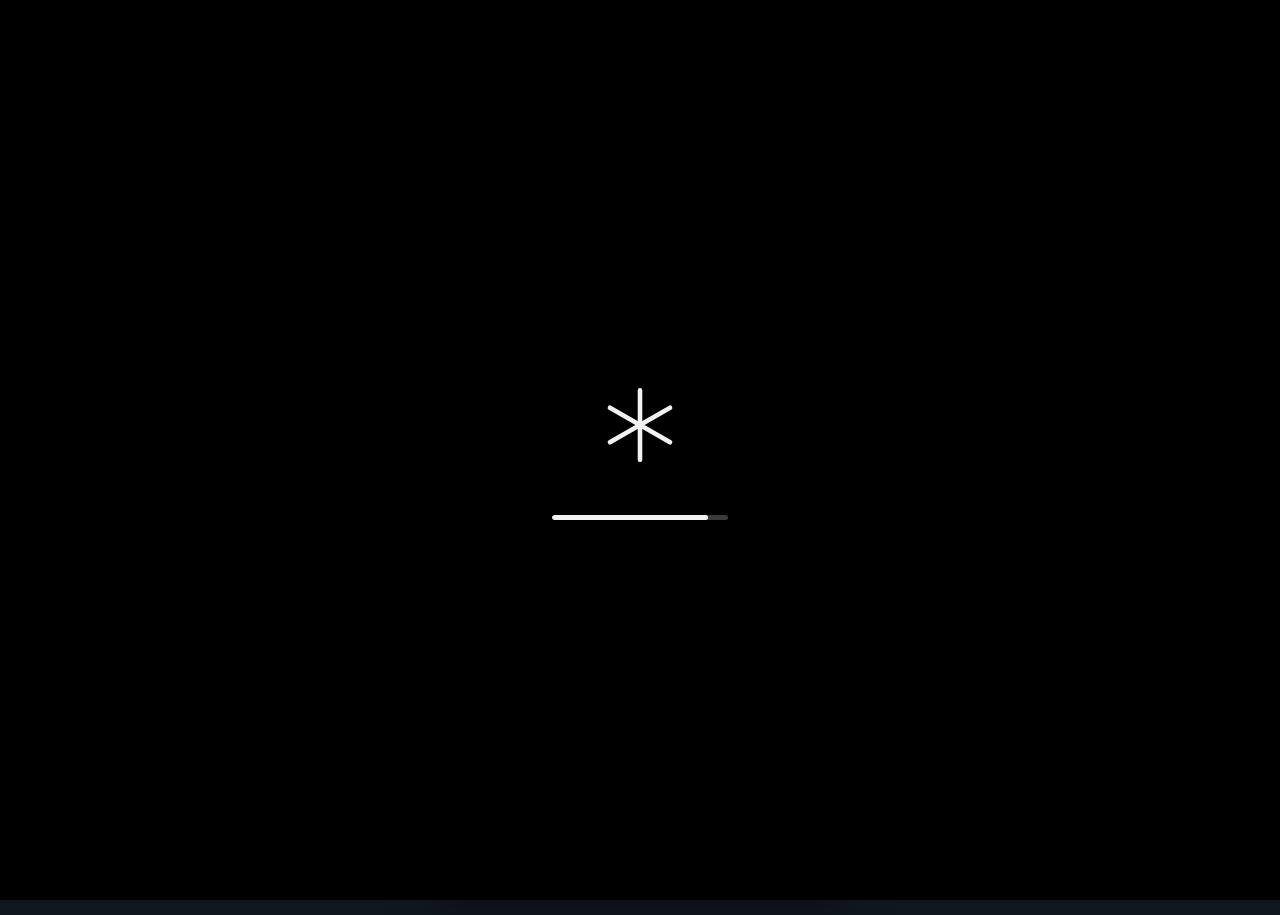
==== commit 2d1b577c: "Mac-style boot screen and a photo on the About page - Boot: black screen, logo and a progress bar th" ====
--- a/index.html
+++ b/index.html
@@ -229,6 +229,9 @@
 
 /* Other views */
 .view h1.page { font-weight: 400; font-size: clamp(26px, 3.2vw, 32px); letter-spacing: -0.02em; margin: 16px 0 12px; text-wrap: balance; }
+.me { display: flex; align-items: center; gap: 18px; margin: 16px 0 14px; }
+.view .me h1.page { margin: 0; }
+.me img { width: 88px; height: 88px; border-radius: 50%; object-fit: cover; border: 1px solid var(--line); }
 .view p { color: var(--muted); font-size: 13.5px; line-height: 1.6; max-width: 62ch; margin: 0 0 12px; }
 .facts { display: grid; grid-template-columns: repeat(3, minmax(0,1fr)); gap: 12px; margin-top: 22px; }
 .fact { border: 1px solid var(--line-soft); border-radius: 9px; padding: 14px; display: grid; gap: 6px; }
@@ -363,6 +366,12 @@
   .dock .app { width: 38px; height: 38px; border-radius: 10px; }
   .dock .app .ico { width: 18px; height: 18px; }
 }
+/* Mac-style boot: once per tab session, ?boot shows it again */
+#boot { position: fixed; inset: 0; z-index: 9999; background: #000; display: grid; place-content: center; justify-items: center; gap: 46px; cursor: pointer; }
+#boot .boot-logo { width: 88px; height: 88px; color: #f2f2f2; stroke-width: 1.25; }
+#boot .boot-bar { width: 176px; height: 5px; border-radius: 3px; background: #3a3a3c; overflow: hidden; }
+#boot .boot-bar i { display: block; height: 100%; width: 0; background: #f2f2f2; border-radius: inherit; }
+#boot.out { transition: opacity .5s ease; opacity: 0; pointer-events: none; }
 @media (prefers-reduced-motion: reduce) {
   *, *::before, *::after { transition: none !important; animation: none !important; }
 }
@@ -393,6 +402,18 @@
     <symbol id="i-copy" viewBox="0 0 24 24"><rect x="8" y="8" width="12" height="12" rx="2"/><path d="M16 8V5.5A1.5 1.5 0 0 0 14.5 4h-9A1.5 1.5 0 0 0 4 5.5v9A1.5 1.5 0 0 0 5.5 16H8"/></symbol>
   </defs>
 </svg>
+
+<div id="boot" role="progressbar" aria-label="Starting up" aria-valuemin="0" aria-valuemax="100" aria-valuenow="0">
+  <svg class="ico boot-logo" aria-hidden="true"><use href="#i-star"/></svg>
+  <div class="boot-bar"><i></i></div>
+</div>
+<script>
+  // Skip the boot screen when this tab has seen it (unless ?boot) or the visitor prefers less motion.
+  try {
+    const seen = sessionStorage.getItem('booted') === '1' && !new URLSearchParams(location.search).has('boot');
+    if (seen || matchMedia('(prefers-reduced-motion: reduce)').matches) document.getElementById('boot').remove();
+  } catch { document.getElementById('boot').remove(); }
+</script>
 
 <header class="menubar">
   <div class="brand"><svg class="ico" aria-hidden="true"><use href="#i-star"/></svg><span>Viraj Sanghavi</span></div>
@@ -494,7 +515,7 @@
 
         <!-- About -->
         <div class="view" data-for="about" hidden>
-          <h1 class="page">Hi, I'm Viraj.</h1>
+          <div class="me"><img src="Images/viraj.webp" width="88" height="88" alt="Viraj Sanghavi" decoding="async"><h1 class="page">Hi, I'm Viraj.</h1></div>
           <p>I'm a third-year Computer Engineering student at DJ Sanghavi College of Engineering (graduating 2028), building systems across graph ML, edge ML, Federated Learning research and business automation. I didn't wait for a degree to do real work: two internships of production AI and automation, a graph AML detector, a CIFAR-10 model squeezed into 70 KB, and research at DJS Anveshan on why Federated Learning breaks under attack.</p>
           <p>Most of what I build gets re-evaluated harder than a demo needs: walk-forward backtests instead of a single split, error diagnosis instead of trusting one number, drift monitoring instead of assuming a model stays good. I'd rather ship something slower that holds up than something fast that only looks finished.</p>
           <div class="facts">
@@ -819,6 +840,40 @@
   });
 
   if (location.hash) show(location.hash.slice(1));
+
+  // ----- boot screen: logo + progress bar that fills in uneven steps, then fades out -----
+  const boot = $('#boot');
+  if (boot) {
+    const STEPS = [[0, 0], [300, 6], [800, 24], [1100, 55], [1600, 62], [2000, 90], [2300, 100]];
+    const bar = $('.boot-bar i', boot);
+    let t0 = null, done = false;
+    const finish = () => {
+      done = true;
+      try { sessionStorage.setItem('booted', '1'); } catch {}
+      boot.classList.add('out');
+      setTimeout(() => boot.remove(), 500);
+    };
+    const frame = now => {
+      if (done) return;
+      t0 ??= now;
+      const t = now - t0;
+      let k = 1;
+      while (k < STEPS.length - 1 && STEPS[k][0] < t) k++;
+      const [ta, pa] = STEPS[k - 1], [tb, pb] = STEPS[k];
+      const pct = pa + (pb - pa) * Math.min(1, (t - ta) / (tb - ta));
+      bar.style.width = pct + '%';
+      boot.setAttribute('aria-valuenow', Math.round(pct));
+      if (t >= STEPS[STEPS.length - 1][0]) setTimeout(finish, 250); else requestAnimationFrame(frame);
+    };
+    requestAnimationFrame(frame);
+    boot.addEventListener('click', finish);
+    // Any key skips; a modifier alone (the Ctrl of Ctrl+K) waits for the real key so the shortcut is swallowed too.
+    addEventListener('keydown', e => {
+      if (done) return;
+      e.stopImmediatePropagation(); e.preventDefault();
+      if (!['Control', 'Meta', 'Shift', 'Alt'].includes(e.key)) finish();
+    }, true);
+  }
 })();
 </script>
 </body>
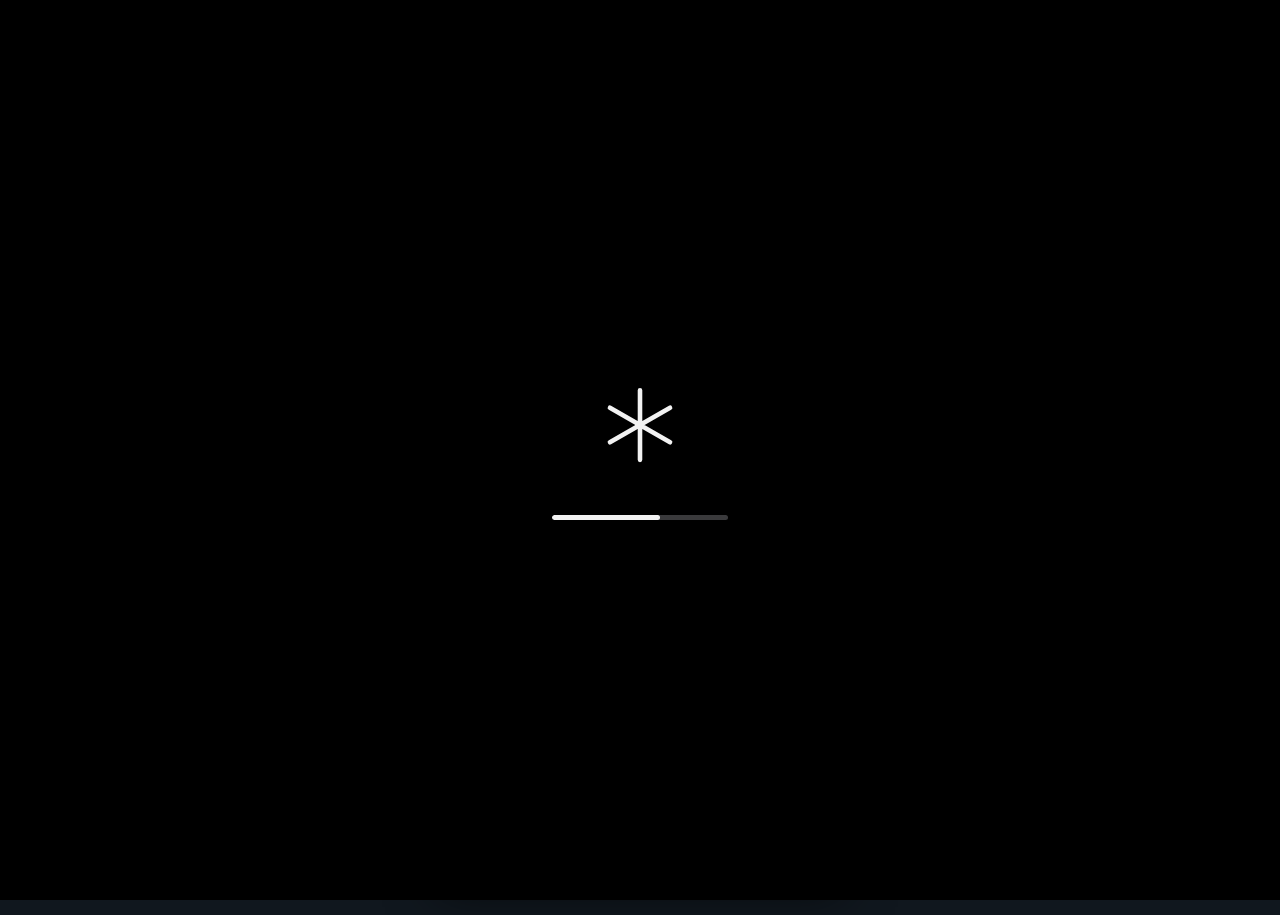
==== commit 733969e8: "Boot screen: random 3-5 s load with a spinning star The progress bar keeps its uneven steps, stretch" ====
--- a/index.html
+++ b/index.html
@@ -368,7 +368,8 @@
 }
 /* Mac-style boot: once per tab session, ?boot shows it again */
 #boot { position: fixed; inset: 0; z-index: 9999; background: #000; display: grid; place-content: center; justify-items: center; gap: 46px; cursor: pointer; }
-#boot .boot-logo { width: 88px; height: 88px; color: #f2f2f2; stroke-width: 1.25; }
+#boot .boot-logo { width: 88px; height: 88px; color: #f2f2f2; stroke-width: 1.25; animation: boot-spin 2.4s linear infinite; }
+@keyframes boot-spin { to { transform: rotate(360deg); } }
 #boot .boot-bar { width: 176px; height: 5px; border-radius: 3px; background: #3a3a3c; overflow: hidden; }
 #boot .boot-bar i { display: block; height: 100%; width: 0; background: #f2f2f2; border-radius: inherit; }
 #boot.out { transition: opacity .5s ease; opacity: 0; pointer-events: none; }
@@ -841,10 +842,11 @@
 
   if (location.hash) show(location.hash.slice(1));
 
-  // ----- boot screen: logo + progress bar that fills in uneven steps, then fades out -----
+  // ----- boot screen: spinning logo + progress bar that fills in uneven steps over 3-5 s, then fades out -----
   const boot = $('#boot');
   if (boot) {
-    const STEPS = [[0, 0], [300, 6], [800, 24], [1100, 55], [1600, 62], [2000, 90], [2300, 100]];
+    const FILL = 3000 + Math.random() * 2000;  // ms; a different length each visit, like a real start-up
+    const STEPS = [[0, 0], [0.13, 6], [0.35, 24], [0.48, 55], [0.7, 62], [0.87, 90], [1, 100]].map(([f, pct]) => [f * FILL, pct]);
     const bar = $('.boot-bar i', boot);
     let t0 = null, done = false;
     const finish = () => {
